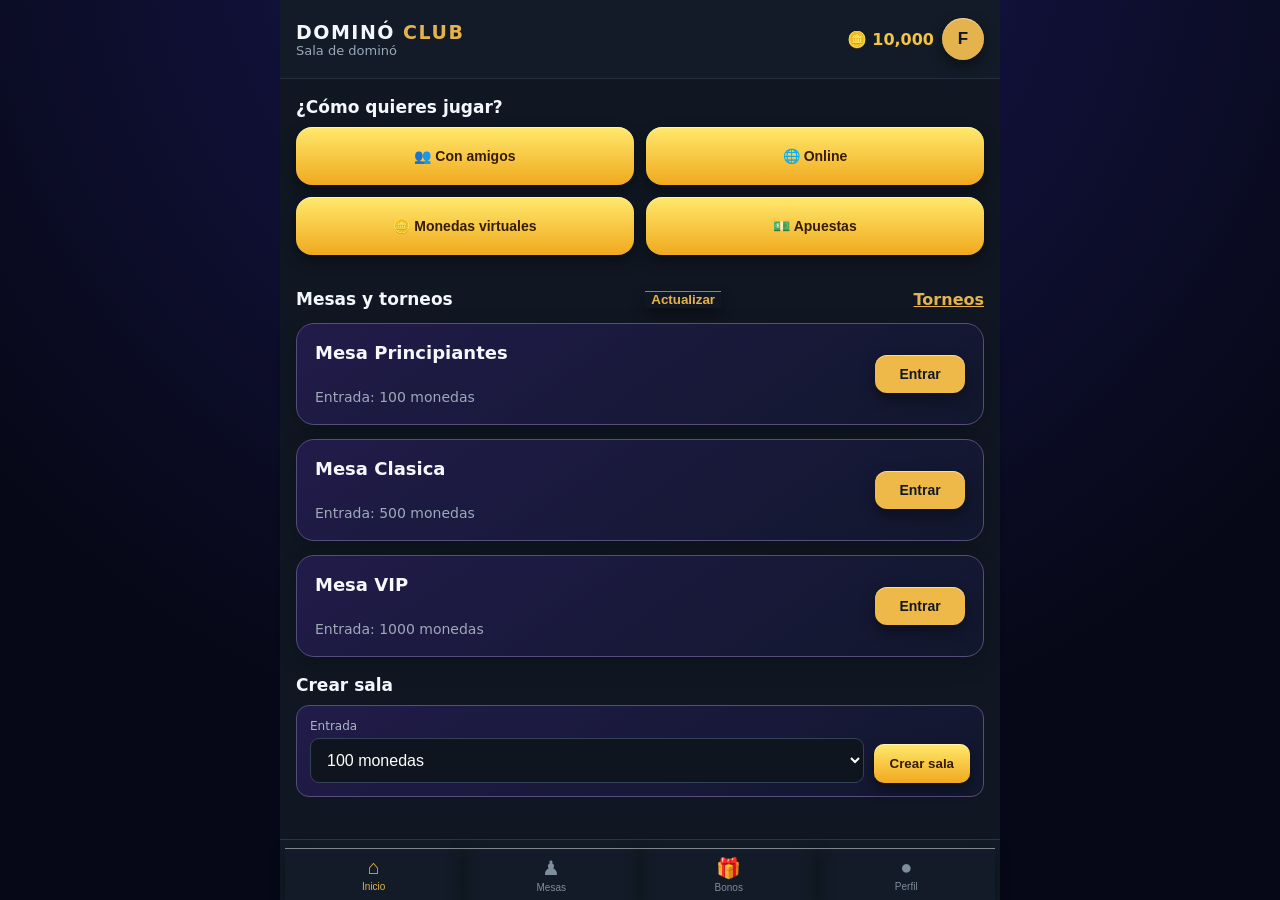
==== domino.html @ 51cbf998 "Force latest Domino assets and betting label" ====
<!doctype html><html lang="es"><head><meta charset="utf-8"><meta name="viewport" content="width=device-width,initial-scale=1,viewport-fit=cover"><meta name="theme-color" content="#101722"><link rel="manifest" href="manifest.json"><link rel="stylesheet" href="domino.css?v=20261001-premium5"><title>Dominó Club</title><link rel="stylesheet" href="theme-2026.css?v=1"><style>
.choice.active,.modo-btn.active,.mode-btn.active,[data-mode].active{
  background:linear-gradient(145deg,#493976,#20294f)!important;
  color:#fff!important;
  border-color:#d9b84a!important;
  outline:2px solid #d9b84a!important;
  box-shadow:0 0 10px #d9b84a33!important;
}
</style></head><body><div class="app"><header class="topbar"><div><div class="brand">DOMINÓ <span>CLUB</span></div><div class="sub">Sala de dominó</div></div><div style="display:flex;align-items:center;gap:8px"><span style="font-weight:900;color:#f5c542">🪙 <strong id="balance">10,000</strong></span><button class="avatar" id="profileBtn">F</button></div></header><main><section class="section"><div class="section-head"><h2>¿Cómo quieres jugar?</h2></div><div class="create-card" style="display:grid;grid-template-columns:1fr 1fr;gap:10px"><button class="primary">👥 Con amigos</button><button class="primary">🌐 Online</button><button class="primary">🪙 Monedas virtuales</button><button class="primary">💵 Apuestas</button></div></section><section class="section"><div class="section-head"><h2>Mesas y torneos</h2><button class="text-btn" id="refreshBtn">Actualizar</button><a class="text-btn" href="#tables">Torneos</a></div><div id="tables" class="tables"></div></section><section class="section"><div class="section-head"><h2>Crear sala</h2></div><div class="create-card"><label>Entrada<select id="stake"><option value="100">100 monedas</option><option value="500">500 monedas</option><option value="1000">1,000 monedas</option></select></label><button class="primary" id="createBtn">Crear sala</button></div></section></main><nav class="bottom-nav"><button class="nav active" data-tab="home">⌂<span>Inicio</span></button><button class="nav" data-tab="rooms">♟<span>Mesas</span></button><button class="nav" data-tab="bonus">🎁<span>Bonos</span></button><button class="nav" data-tab="profile">●<span>Perfil</span></button></nav></div><div class="modal hidden" id="modal"><div class="modal-card"><button class="close" id="closeModal">×</button><h2 id="modalTitle">Información</h2><p id="modalText"></p><button class="primary" id="modalOk">Entendido</button></div></div><script src="domino.js?v=20261001-drag5"></script><script>document.addEventListener("pointerdown",()=>window.DCSound?.ambient(),{once:true});</script><script src="sound.js?v=1"></script></body></html>
---- domino.css ----
*{box-sizing:border-box}body{margin:0;background:#0b1119;color:#f4f7fb;font-family:system-ui,-apple-system,Segoe UI,Roboto,sans-serif}.app{max-width:720px;margin:auto;min-height:100vh;background:#101722}.topbar{display:flex;justify-content:space-between;align-items:center;padding:18px 16px;border-bottom:1px solid #24303d;background:#121b27;position:sticky;top:0;z-index:3}.brand{font-weight:900;letter-spacing:1.5px;font-size:19px}.brand span{color:#e4b34d}.sub,.muted{color:#9aa8b8;font-size:13px}.avatar{width:42px;height:42px;border:0;border-radius:50%;background:#e4b34d;color:#101722;font-weight:900;font-size:17px}.hero{margin:16px;background:linear-gradient(135deg,#182534,#121a25);border:1px solid #2a3949;border-radius:18px;padding:20px;display:flex;justify-content:space-between;gap:15px}.eyebrow{font-size:11px;letter-spacing:1.5px;color:#e4b34d;font-weight:800;margin:0 0 5px}.hero h1{font-size:24px;line-height:1.12;margin:0 0 8px}.wallet{min-width:108px;align-self:center;text-align:center;padding:12px;border-radius:14px;background:#0d141e;border:1px solid #334252}.wallet span{font-size:23px}.wallet strong{display:block;font-size:20px}.wallet small{color:#8d9baa}.quick{display:grid;grid-template-columns:repeat(3,1fr);gap:9px;padding:0 16px}.quick-btn{min-height:55px;border:1px solid #2b3948;border-radius:12px;background:#151f2b;color:#e9eef4;font-weight:700}.quick-btn span{display:block;font-size:11px;margin-top:3px;color:#b8c3ce}.section{padding:18px 16px 0}.section-head{display:flex;justify-content:space-between;align-items:center;margin-bottom:10px}.section h2{font-size:17px;margin:0}.text-btn{background:none;border:0;color:#e4b34d;font-weight:700}.tables{display:grid;gap:9px}.table-card{display:flex;align-items:center;justify-content:space-between;gap:12px;background:#151f2b;border:1px solid #293848;border-radius:13px;padding:13px}.table-info strong{display:block}.table-info small{color:#91a0b0}.join{border:0;background:#e4b34d;color:#101722;border-radius:9px;padding:10px 14px;font-weight:900}.create-card{display:flex;gap:10px;align-items:end;background:#151f2b;border:1px solid #293848;border-radius:13px;padding:13px;margin-bottom:85px}.create-card label{flex:1;color:#aab6c2;font-size:12px}.create-card select{display:block;width:100%;margin-top:5px;padding:12px;border-radius:9px;border:1px solid #344354;background:#0e151e;color:#fff;font-size:16px}.primary{border:0;border-radius:10px;background:#e4b34d;color:#101722;padding:12px 16px;font-weight:900}.bottom-nav{position:fixed;bottom:0;left:50%;transform:translateX(-50%);width:min(720px,100%);display:grid;grid-template-columns:repeat(4,1fr);background:#121b27;border-top:1px solid #293747;padding:8px 5px env(safe-area-inset-bottom)}.nav{border:0;background:none;color:#7f8d9c;min-height:52px;font-size:20px}.nav span{display:block;font-size:10px;margin-top:2px}.nav.active{color:#e4b34d}.modal{position:fixed;inset:0;background:#0009;display:grid;place-items:center;padding:20px;z-index:9}.modal.hidden{display:none}.modal-card{width:min(420px,100%);background:#151f2b;border:1px solid #334253;border-radius:17px;padding:22px;position:relative}.modal-card h2{margin-top:0}.modal-card p{color:#b8c3ce;line-height:1.5}.close{position:absolute;right:10px;top:8px;background:none;border:0;color:#aab6c2;font-size:30px}@media(max-width:390px){.hero{flex-direction:column}.wallet{width:100%}.quick-btn{font-size:13px}.create-card{flex-direction:column;align-items:stretch}}/* MEJORA DE MESAS */
.tables{
  display:grid;
  gap:14px;
  margin-top:14px;
}

.table{
  display:flex;
  align-items:center;
  justify-content:space-between;
  gap:15px;
  padding:18px;
  background:linear-gradient(145deg,#182638,#101a29);
  border:1px solid #2b3c50;
  border-radius:18px;
  box-shadow:0 8px 22px rgba(0,0,0,.18);
}

.table b{
  display:block;
  color:#f5f7fa;
  font-size:18px;
  margin-bottom:5px;
}

.table small{
  color:#9da9b8;
  font-size:14px;
}

.table button{
  border:0;
  border-radius:12px;
  padding:11px 18px;
  background:#efb949;
  color:#111827;
  font-weight:800;
  font-size:14px;
  cursor:pointer;
  min-width:90px;
  box-shadow:0 5px 14px rgba(239,185,73,.18);
}

.table button:active{
  transform:scale(.96);
}
/* Ventana al entrar a una mesa */
.aviso-mesa {
  position: fixed;
  inset: 0;
  background: rgba(4, 10, 20, 0.82);
  display: flex;
  align-items: center;
  justify-content: center;
  padding: 24px;
  z-index: 9999;
}

.aviso-contenido {
  width: 100%;
  max-width: 360px;
  background: linear-gradient(145deg, #182638, #101a29);
  border: 1px solid #334760;
  border-radius: 24px;
  padding: 32px 24px;
  text-align: center;
  box-shadow: 0 18px 50px rgba(0,0,0,.55);
}

.aviso-icono {
  font-size: 52px;
  margin-bottom: 12px;
}

.aviso-contenido h2 {
  margin: 0 0 10px;
  color: #f5f7fa;
  font-size: 25px;
}

.aviso-contenido p {
  margin: 0 0 25px;
  color: #efb949;
  font-size: 20px;
  font-weight: 700;
}

.aviso-contenido button {
  width: 100%;
  border: 0;
  border-radius: 14px;
  padding: 14px 20px;
  background: #efb949;
  color: #111827;
  font-size: 17px;
  font-weight: 800;
  cursor: pointer;
}
/* ===== PANTALLA DE PARTIDA ===== */

.partida {
  min-height: 100vh;
  background: #07111f;
  color: #f5f7fa;
  padding: 16px;
  font-family: Arial, sans-serif;
}

.partida-superior {
  display: flex;
  align-items: center;
  justify-content: space-between;
  gap: 12px;
  margin-bottom: 20px;
}

.partida-superior button {
  border: 1px solid #334760;
  background: #142238;
  color: white;
  border-radius: 12px;
  padding: 10px 14px;
  font-weight: 700;
}

.partida-superior strong {
  display: block;
  text-align: center;
  font-size: 18px;
}

.partida-superior small {
  display: block;
  text-align: center;
  color: #9da9b8;
  margin-top: 3px;
}

.mesa-domino {
  position: relative;
  width: 100%;
  height: 520px;
  max-width: 500px;
  margin: 0 auto;
  border-radius: 40px;
  background:
    radial-gradient(circle at center, #176447 0%, #0c4935 55%, #073426 100%);
  border: 8px solid #5a3822;
  box-shadow:
    inset 0 0 35px rgba(0,0,0,.45),
    0 15px 40px rgba(0,0,0,.45);
}

.jugador {
  position: absolute;
  background: #142238;
  border: 1px solid #334760;
  border-radius: 14px;
  padding: 9px 12px;
  font-size: 13px;
  font-weight: 700;
  white-space: nowrap;
}

.jugador-arriba {
  top: 15px;
  left: 50%;
  transform: translateX(-50%);
}

.jugador-izquierda {
  left: 8px;
  top: 50%;
  transform: translateY(-50%);
}

.jugador-derecha {
  right: 8px;
  top: 50%;
  transform: translateY(-50%);
}

.jugador-abajo {
  bottom: 15px;
  left: 50%;
  transform: translateX(-50%);
  background: #efb949;
  color: #111827;
}

.centro-mesa {
  position: absolute;
  top: 50%;
  left: 50%;
  transform: translate(-50%, -50%);
  text-align: center;
  font-size: 26px;
  font-weight: 900;
  color: rgba(255,255,255,.85);
}

.centro-mesa > span {
  display: block;
  font-size: 13px;
  font-weight: 400;
  margin-top: 8px;
  color: rgba(255,255,255,.65);
}

.mis-fichas {
  max-width: 500px;
  margin: 18px auto 0;
  padding: 15px 8px;
  background: #142238;
  border: 1px solid #334760;
  border-radius: 18px;
  text-align: center;
  font-size: 39px;
  white-space: nowrap;
  overflow-x: auto;
}

/* FICHAS DE DOMINÓ */
.mis-fichas {
  display: flex;
  justify-content: center;
  align-items: center;
  gap: 6px;
}

.ficha-domino {
  width: 48px;
  height: 88px;
  background: #ffffff;
  border: 2px solid #d6d0c2;
  border-radius: 8px;
  display: flex;
  flex-direction: column;
  flex-shrink: 0;
  overflow: hidden;
  box-shadow: 0 4px 8px rgba(0,0,0,.35);
}

.ficha-domino > .cara {
  width: 100%;
  height: 50%;
  display: flex;
  align-items: center;
  justify-content: center;
  color: #111827;
  font-size: 20px;
  font-weight: 900;
}

.ficha-domino > .cara:first-child {
  border-bottom: 2px solid #111827;
}
.cara {
  position: relative;
  display: block !important;
  width: 100%;
  height: 50%;
}

.puntos {
  width: 100%;
  height: 100%;
  display: grid;
  grid-template-columns: repeat(3, 1fr);
  grid-template-rows: repeat(3, 1fr);
  align-items: center;
  justify-items: center;
  padding: 6px;
  box-sizing: border-box;
}

.punto {
  width: 8px;
  height: 8px;
  border-radius: 50%;
  background: transparent;
}

/* Puntos del dominó */
.cara {
  position: relative;
  width: 100%;
  height: 50%;
  display: block !important;
  padding: 0;
}

.puntos {
  width: 100%;
  height: 100%;
  display: grid;
  grid-template-columns: repeat(3, 1fr);
  grid-template-rows: repeat(3, 1fr);
  align-items: center;
  justify-items: center;
  padding: 6px;
  box-sizing: border-box;
}

.punto {
  width: 8px;
  height: 8px;
  border-radius: 50%;
  background: transparent;
  display: block;
  padding: 0;
  margin: auto;
  border: 0;
}

.punto.activo {
  background: #111827;
}
.ficha-domino {
  cursor: pointer;
  transition: transform 0.18s ease, box-shadow 0.18s ease;
  transform-origin: center bottom;
}

.ficha-domino:active {
  transform: translateY(-10px) scale(1.06);
  box-shadow: 0 10px 18px rgba(0,0,0,.45);
}
.ficha-domino.seleccionada {
  position: relative;
  transform: translateY(-14px) scale(1.08);
  border-color: #f5c542;
  box-shadow: 0 12px 22px rgba(0, 0, 0, .55);
  z-index: 5;
}


/* Zona independiente para las fichas jugadas */
.tablero-fichas {
  position: absolute;
  top: 50%;
  left: 50%;
  transform: translate(-50%, -50%);
  display: flex;
  align-items: center;
  justify-content: center;
  gap: 4px;
  z-index: 2;
  min-width: 48px;
  min-height: 88px;
}

.tablero-fichas .ficha-domino {
  margin: 0;
  transform: none;
  flex: 0 0 auto;
}


/* Cadena real de fichas sobre la mesa */
.tablero-fichas {
  position: absolute;
  top: 50%;
  left: 50%;
  transform: translate(-50%, -50%);
  width: 62%;
  min-height: 100px;
  display: flex;
  align-items: center;
  justify-content: center;
  gap: 5px;
  z-index: 2;
}

.cadena-fichas {
  display: flex;
  align-items: center;
  justify-content: center;
  gap: 3px;
  max-width: 100%;
  overflow-x: auto;
  padding: 10px 2px;
}

.cadena-fichas .ficha-domino {
  width: 44px;
  height: 80px;
  margin: 0;
  flex: 0 0 auto;
}

.extremo {
  min-width: 22px;
  height: 22px;
  border-radius: 50%;
  background: rgba(0,0,0,.28);
  color: rgba(255,255,255,.9);
  display: flex;
  align-items: center;
  justify-content: center;
  font-size: 12px;
  font-weight: 800;
}

.mensaje-juego {
  position: absolute;
  left: 50%;
  bottom: 90px;
  transform: translateX(-50%) translateY(8px);
  background: rgba(7,17,31,.94);
  border: 1px solid #efb949;
  border-radius: 12px;
  padding: 9px 13px;
  color: #fff;
  font-size: 12px;
  font-weight: 700;
  white-space: nowrap;
  opacity: 0;
  pointer-events: none;
  transition: .18s ease;
  z-index: 8;
}

.mensaje-juego.visible {
  opacity: 1;
  transform: translateX(-50%) translateY(0);
}


/* Mantener visibles todas las fichas de la cadena */
.cadena-fichas {
  width: auto !important;
  max-width: 100% !important;
  min-width: 0 !important;
  overflow: visible !important;
  flex-wrap: nowrap !important;
}

.cadena-fichas .ficha-domino {
  position: relative !important;
  display: flex !important;
  visibility: visible !important;
  opacity: 1 !important;
}


/* Los valores de los extremos son internos: nunca se muestran */
.extremo,
.extremo-izquierdo,
.extremo-derecho {
  display: none !important;
}


/* Correccion definitiva: no mostrar etiquetas numericas de extremos */
.tablero-fichas > .extremo { display:none !important; width:0 !important; min-width:0 !important; height:0 !important; overflow:hidden !important; }


/* Cadena visual estilo domino */
.cadena-fichas {
  display: flex !important;
  flex-direction: row !important;
  align-items: center !important;
  justify-content: center !important;
  gap: 2px !important;
  overflow: visible !important;
  white-space: nowrap;
}

.cadena-fichas .ficha-domino {
  width: 76px !important;
  height: 42px !important;
  flex-direction: row !important;
  border-radius: 7px !important;
  flex: 0 0 auto !important;
}

.cadena-fichas .ficha-domino > .cara {
  width: 50% !important;
  height: 100% !important;
}

.cadena-fichas .ficha-domino > .cara:first-child {
  border-bottom: 0 !important;
  border-right: 2px solid #111827 !important;
}

.cadena-fichas .ficha-domino.doble {
  width: 42px !important;
  height: 76px !important;
  flex-direction: column !important;
}

.cadena-fichas .ficha-domino.doble > .cara {
  width: 100% !important;
  height: 50% !important;
}

.cadena-fichas .ficha-domino.doble > .cara:first-child {
  border-right: 0 !important;
  border-bottom: 2px solid #111827 !important;
}

.cadena-fichas .puntos {
  padding: 4px !important;
}

.cadena-fichas .punto {
  width: 6px !important;
  height: 6px !important;
}

.tablero-fichas {
  width: 78% !important;
}


/* Mesa limpia: cadena separada de los jugadores */
.centro-mesa.oculto {
  display: none !important;
}

.tablero-fichas {
  top: 43% !important;
  left: 50% !important;
  width: 72% !important;
  min-height: 120px !important;
  transform: translate(-50%, -50%) !important;
  pointer-events: none;
}

.cadena-fichas {
  width: 100% !important;
  max-width: 100% !important;
  min-height: 82px;
  display: flex !important;
  flex-wrap: wrap !important;
  align-content: center !important;
  align-items: center !important;
  justify-content: center !important;
  gap: 3px !important;
  overflow: visible !important;
}

/* Mantener la cadena por delante del texto de la mesa y por detras de jugadores */
.centro-mesa { z-index: 1; }
.tablero-fichas { z-index: 2 !important; }
.jugador { z-index: 5; }


/* Cadena continua: no separar fichas en filas */
.tablero-fichas {
  top: 45% !important;
  width: 82% !important;
  min-height: 100px !important;
}

.cadena-fichas {
  flex-wrap: nowrap !important;
  width: auto !important;
  max-width: 100% !important;
  min-height: 90px !important;
  gap: 2px !important;
}

.cadena-fichas .ficha-domino {
  width: 68px !important;
  height: 38px !important;
}

.cadena-fichas .ficha-domino.doble {
  width: 38px !important;
  height: 68px !important;
}

.cadena-fichas.cadena-mediana .ficha-domino {
  width: 58px !important;
  height: 34px !important;
}
.cadena-fichas.cadena-mediana .ficha-domino.doble {
  width: 34px !important;
  height: 58px !important;
}
.cadena-fichas.cadena-mediana .punto {
  width: 5px !important;
  height: 5px !important;
}

.cadena-fichas.cadena-larga .ficha-domino {
  width: 50px !important;
  height: 30px !important;
}
.cadena-fichas.cadena-larga .ficha-domino.doble {
  width: 30px !important;
  height: 50px !important;
}


/* ===== REDISEÑO DE PARTIDA: MESA TIPO APP ===== */
.partida {
  min-height: 100vh;
  background: #090f19;
  padding: 0 10px 18px;
  overflow-x: hidden;
}

.nueva-barra {
  max-width: 760px;
  margin: 0 auto;
  min-height: 72px;
  display: grid;
  grid-template-columns: 46px 1fr auto auto;
  align-items: center;
  gap: 10px;
  padding: 10px 4px;
}

.salir-partida {
  width: 42px;
  height: 42px;
  border-radius: 12px;
  border: 1px solid #334760;
  background: #142238;
  color: #fff;
  font-size: 32px;
  line-height: 1;
}

.bote-partida {
  justify-self: start;
  background: #17243a;
  border: 1px solid #344969;
  border-radius: 12px;
  padding: 6px 11px;
}
.bote-partida small { display:block; font-size:9px; color:#a9b7ca; font-weight:800; }
.bote-partida strong { font-size:14px; color:#f4c451; }

.mesa-titulo { text-align:right; }
.mesa-titulo strong { display:block; font-size:14px; }
.mesa-titulo small { display:block; font-size:10px; color:#8fa0b5; }
.saldo-partida { font-weight:800; white-space:nowrap; }

.mesa-domino {
  width: min(96vw, 760px) !important;
  max-width: 760px !important;
  height: min(64vh, 590px) !important;
  min-height: 500px;
  margin: 0 auto !important;
  border-radius: 34px !important;
  border: 7px solid #49301f !important;
  background:
    radial-gradient(ellipse at center, rgba(28,119,91,.95) 0%, rgba(10,83,61,.98) 60%, #064531 100%) !important;
  box-shadow: inset 0 0 60px rgba(0,0,0,.32), 0 14px 34px rgba(0,0,0,.42) !important;
  overflow: hidden;
}

.jugador {
  z-index: 8 !important;
  display: flex !important;
  align-items: center !important;
  gap: 7px !important;
  background: rgba(10,20,37,.94) !important;
  border: 1px solid #334c6e !important;
  border-radius: 13px !important;
  padding: 5px 9px 5px 5px !important;
  min-width: 118px;
  box-shadow: 0 5px 14px rgba(0,0,0,.3);
  color: #fff !important;
}

.avatar-juego {
  width: 35px;
  height: 35px;
  flex: 0 0 35px;
  border-radius: 50%;
  display: grid;
  place-items: center;
  background: linear-gradient(145deg,#2c77b8,#173b68);
  border: 2px solid #79b8e9;
  font-size: 10px;
  font-weight: 900;
}
.avatar-tu {
  background: linear-gradient(145deg,#e5b64c,#a36d14);
  border-color:#ffe091;
  color:#111827;
}
.datos-jugador { display:block; text-align:left; line-height:1.05; }
.datos-jugador b { display:block; font-size:12px; white-space:nowrap; }
.datos-jugador small { display:block; margin-top:4px; font-size:9px; color:#a9b8ca; white-space:nowrap; }

.jugador-arriba { top: 14px !important; left: 50% !important; transform: translateX(-50%) !important; }
.jugador-izquierda { left: 10px !important; top: 50% !important; transform: translateY(-50%) !important; }
.jugador-derecha { right: 10px !important; top: 50% !important; transform: translateY(-50%) !important; }
.jugador-abajo { bottom: 14px !important; left: 18px !important; transform:none !important; }

.centro-mesa { top:50% !important; opacity:.25; font-size:20px !important; }

.tablero-fichas {
  top: 45% !important;
  left: 50% !important;
  width: 58% !important;
  min-height: 120px !important;
  transform: translate(-50%,-50%) !important;
  z-index: 4 !important;
}

.cadena-fichas {
  width: 100% !important;
  justify-content: center !important;
  flex-wrap: nowrap !important;
}

.mis-fichas {
  position: relative;
  max-width: 610px !important;
  width: calc(100% - 30px) !important;
  margin: -6px auto 0 !important;
  padding: 18px 12px 12px !important;
  min-height: 112px;
  border-radius: 10px 10px 22px 22px !important;
  background: linear-gradient(#243b59,#101d30) !important;
  border: 1px solid #48607d !important;
  box-shadow: 0 -5px 20px rgba(0,0,0,.38), inset 0 3px 0 rgba(255,255,255,.06);
  z-index: 10;
  overflow-x: auto !important;
}

.mis-fichas .ficha-domino {
  width: 52px;
  height: 94px;
}

@media (max-width: 520px) {
  .nueva-barra { grid-template-columns: 42px 1fr auto; }
  .mesa-titulo { display:none; }
  .mesa-domino { min-height: 500px; height: 60vh !important; border-radius:30px !important; }
  .jugador { min-width: 104px; }
  .jugador-izquierda { left: 6px !important; }
  .jugador-derecha { right: 6px !important; }
  .tablero-fichas { width: 54% !important; top:44% !important; }
  .mis-fichas { width: calc(100% - 44px) !important; }
}


/* ===== AJUSTE DE BANDEJA Y PERFIL DEL JUGADOR ===== */
.jugador-abajo {
  bottom: 18px !important;
  left: 18px !important;
  min-width: 185px !important;
  padding: 6px 12px 6px 6px !important;
}

.mis-fichas {
  box-sizing: border-box !important;
  width: min(88vw, 560px) !important;
  max-width: 560px !important;
  margin: -10px auto 0 !important;
  padding: 18px 18px 14px !important;
  min-height: 126px !important;
  display: flex !important;
  justify-content: center !important;
  align-items: flex-end !important;
  gap: 7px !important;
  overflow: visible !important;
  border-radius: 12px 12px 24px 24px !important;
}

.mis-fichas .ficha-domino {
  width: 54px !important;
  height: 98px !important;
  flex: 0 0 54px !important;
}

@media (max-width: 520px) {
  .mis-fichas {
    width: calc(100% - 58px) !important;
    max-width: 560px !important;
    padding-left: 14px !important;
    padding-right: 14px !important;
    gap: 5px !important;
  }

  .mis-fichas .ficha-domino {
    width: 48px !important;
    height: 88px !important;
    flex-basis: 48px !important;
  }

  .jugador-abajo {
    bottom: 16px !important;
    left: 18px !important;
    min-width: 170px !important;
  }
}


/* ===== BANDEJA COMPACTA TIPO JUEGO ===== */
.mis-fichas {
  width: min(86vw, 520px) !important;
  max-width: 520px !important;
  min-height: 112px !important;
  margin: -8px auto 0 !important;
  padding: 16px 14px 12px !important;
  gap: 5px !important;
  overflow: hidden !important;
  justify-content: center !important;
  align-items: flex-end !important;
  background: linear-gradient(180deg, #2d4869 0%, #14253b 52%, #0d1828 100%) !important;
  border: 2px solid #415c7c !important;
  border-top-color: #627d9e !important;
  box-shadow: 0 -6px 18px rgba(0,0,0,.38), inset 0 3px 8px rgba(255,255,255,.06) !important;
}

.mis-fichas .ficha-domino {
  width: 46px !important;
  height: 84px !important;
  flex: 0 0 46px !important;
  border-radius: 7px !important;
}

.mis-fichas .puntos {
  padding: 5px !important;
}

.mis-fichas .punto {
  width: 7px !important;
  height: 7px !important;
}

@media (max-width: 520px) {
  .mis-fichas {
    width: calc(100% - 78px) !important;
    max-width: 500px !important;
    min-height: 106px !important;
    padding: 15px 10px 11px !important;
    gap: 4px !important;
  }

  .mis-fichas .ficha-domino {
    width: 43px !important;
    height: 80px !important;
    flex-basis: 43px !important;
  }

  .mis-fichas .punto {
    width: 6px !important;
    height: 6px !important;
  }
}


/* ===== CORRECCION BANDEJA MOVIL: 7 FICHAS COMPLETAS ===== */
.mis-fichas {
  width: calc(100% - 48px) !important;
  max-width: 590px !important;
  box-sizing: border-box !important;
  padding: 16px 16px 13px !important;
  gap: 5px !important;
  overflow: hidden !important;
}

.mis-fichas .ficha-domino {
  width: 44px !important;
  height: 82px !important;
  flex: 0 0 44px !important;
}

@media (max-width: 520px) {
  .mis-fichas {
    width: calc(100% - 48px) !important;
    padding-left: 12px !important;
    padding-right: 12px !important;
    gap: 4px !important;
  }

  .mis-fichas .ficha-domino {
    width: 42px !important;
    height: 78px !important;
    flex: 0 0 42px !important;
  }
}


/* ===== CADENA CENTRAL PREMIUM ===== */
.tablero-fichas {
  top: 47% !important;
  width: 58% !important;
  min-height: 150px !important;
  display: flex !important;
  align-items: center !important;
  justify-content: center !important;
}

.cadena-fichas {
  width: auto !important;
  max-width: 100% !important;
  min-height: 90px !important;
  display: flex !important;
  flex-flow: row nowrap !important;
  align-items: center !important;
  justify-content: center !important;
  gap: 1px !important;
  overflow: visible !important;
  filter: drop-shadow(0 5px 5px rgba(0,0,0,.35));
}

.cadena-fichas .ficha-domino {
  width: 58px !important;
  height: 32px !important;
  flex: 0 0 58px !important;
  border: 1px solid #d4cdbd !important;
  border-radius: 5px !important;
  box-shadow: 0 2px 5px rgba(0,0,0,.34) !important;
}

.cadena-fichas .ficha-domino > .cara {
  width: 50% !important;
  height: 100% !important;
}

.cadena-fichas .ficha-domino.doble {
  width: 32px !important;
  height: 58px !important;
  flex: 0 0 32px !important;
}

.cadena-fichas .ficha-domino.doble > .cara {
  width: 100% !important;
  height: 50% !important;
}

.cadena-fichas .puntos { padding: 3px !important; }
.cadena-fichas .punto { width: 5px !important; height: 5px !important; }

.cadena-fichas.cadena-media .ficha-domino {
  width: 52px !important;
  height: 29px !important;
  flex-basis: 52px !important;
}
.cadena-fichas.cadena-media .ficha-domino.doble {
  width: 29px !important;
  height: 52px !important;
  flex-basis: 29px !important;
}

.cadena-fichas.cadena-larga .ficha-domino {
  width: 46px !important;
  height: 27px !important;
  flex-basis: 46px !important;
}
.cadena-fichas.cadena-larga .ficha-domino.doble {
  width: 27px !important;
  height: 46px !important;
  flex-basis: 27px !important;
}
.cadena-fichas.cadena-larga .punto { width: 4px !important; height: 4px !important; }

.ficha-jugada.entrada-ficha {
  animation: caerFicha .24s cubic-bezier(.2,.8,.2,1);
}

@keyframes caerFicha {
  0% { opacity: 0; transform: translateY(-12px) scale(1.14); }
  70% { opacity: 1; transform: translateY(2px) scale(.98); }
  100% { transform: translateY(0) scale(1); }
}

@media (max-width: 520px) {
  .tablero-fichas { width: 55% !important; top: 47% !important; }
  .cadena-fichas .ficha-domino {
    width: 52px !important;
    height: 30px !important;
    flex-basis: 52px !important;
  }
  .cadena-fichas .ficha-domino.doble {
    width: 30px !important;
    height: 52px !important;
    flex-basis: 30px !important;
  }
  .cadena-fichas.cadena-media .ficha-domino {
    width: 46px !important; height: 27px !important; flex-basis: 46px !important;
  }
  .cadena-fichas.cadena-media .ficha-domino.doble {
    width: 27px !important; height: 46px !important; flex-basis: 27px !important;
  }
  .cadena-fichas.cadena-larga .ficha-domino {
    width: 40px !important; height: 24px !important; flex-basis: 40px !important;
  }
  .cadena-fichas.cadena-larga .ficha-domino.doble {
    width: 24px !important; height: 40px !important; flex-basis: 24px !important;
  }
}


/* ===== CADENA CENTRAL 2: LIBRE DE LOS PERFILES ===== */
.jugador-izquierda {
  top: 57% !important;
}
.jugador-derecha {
  top: 57% !important;
}

.tablero-fichas {
  top: 42% !important;
  width: 72% !important;
  min-height: 125px !important;
}

.cadena-fichas {
  position: relative !important;
  z-index: 6 !important;
  min-height: 76px !important;
  gap: 2px !important;
}

.cadena-fichas .ficha-domino {
  width: 62px !important;
  height: 35px !important;
  flex-basis: 62px !important;
}
.cadena-fichas .ficha-domino.doble {
  width: 35px !important;
  height: 62px !important;
  flex-basis: 35px !important;
}

.cadena-fichas.cadena-media .ficha-domino {
  width: 56px !important;
  height: 32px !important;
  flex-basis: 56px !important;
}
.cadena-fichas.cadena-media .ficha-domino.doble {
  width: 32px !important;
  height: 56px !important;
  flex-basis: 32px !important;
}

.cadena-fichas.cadena-larga .ficha-domino {
  width: 50px !important;
  height: 29px !important;
  flex-basis: 50px !important;
}
.cadena-fichas.cadena-larga .ficha-domino.doble {
  width: 29px !important;
  height: 50px !important;
  flex-basis: 29px !important;
}

@media (max-width: 520px) {
  .jugador-izquierda, .jugador-derecha { top: 58% !important; }
  .tablero-fichas { top: 42% !important; width: 68% !important; }
  .cadena-fichas .ficha-domino {
    width: 56px !important; height: 32px !important; flex-basis: 56px !important;
  }
  .cadena-fichas .ficha-domino.doble {
    width: 32px !important; height: 56px !important; flex-basis: 32px !important;
  }
  .cadena-fichas.cadena-media .ficha-domino {
    width: 50px !important; height: 29px !important; flex-basis: 50px !important;
  }
  .cadena-fichas.cadena-media .ficha-domino.doble {
    width: 29px !important; height: 50px !important; flex-basis: 29px !important;
  }
  .cadena-fichas.cadena-larga .ficha-domino {
    width: 45px !important; height: 27px !important; flex-basis: 45px !important;
  }
  .cadena-fichas.cadena-larga .ficha-domino.doble {
    width: 27px !important; height: 45px !important; flex-basis: 27px !important;
  }
}


/* ===== COMPOSICION UNIFICADA DE LA MESA ===== */
.partida-superior {
  max-width: 680px !important;
  margin: 0 auto 12px !important;
  padding: 8px 14px !important;
  min-height: 72px !important;
  display: grid !important;
  grid-template-columns: 62px 1fr auto !important;
  align-items: center !important;
  gap: 10px !important;
}

.partida-superior > button {
  width: 54px !important;
  height: 54px !important;
  min-width: 54px !important;
  padding: 0 !important;
  border-radius: 16px !important;
  font-size: 0 !important;
  display: grid !important;
  place-items: center !important;
  background: linear-gradient(180deg,#203a5a,#10243c) !important;
  border: 1px solid #456486 !important;
  box-shadow: inset 0 1px rgba(255,255,255,.08),0 5px 12px rgba(0,0,0,.25) !important;
}
.partida-superior > button::before {
  content: "‹";
  font-size: 46px;
  line-height: 1;
  font-weight: 300;
  transform: translateY(-2px);
}

.mesa-domino {
  height: 760px !important;
  max-height: calc(100vh - 255px) !important;
  min-height: 610px !important;
}

.jugador {
  z-index: 8 !important;
}
.jugador-arriba {
  top: 22px !important;
  left: 50% !important;
  transform: translateX(-50%) !important;
}
.jugador-izquierda {
  top: 50% !important;
  left: 12px !important;
  transform: translateY(-50%) !important;
}
.jugador-derecha {
  top: 50% !important;
  right: 12px !important;
  transform: translateY(-50%) !important;
}
.jugador-abajo {
  left: 28px !important;
  bottom: 24px !important;
  transform: none !important;
}

.tablero-fichas {
  top: 45% !important;
  left: 50% !important;
  transform: translate(-50%,-50%) !important;
  width: 62% !important;
  min-height: 130px !important;
  z-index: 5 !important;
}

.centro-mesa {
  top: 45% !important;
  opacity: .38 !important;
}

.mis-fichas {
  position: relative !important;
  z-index: 12 !important;
  width: calc(100% - 90px) !important;
  max-width: 560px !important;
  margin: -14px auto 0 !important;
  min-height: 112px !important;
  border-radius: 18px 18px 28px 28px !important;
}

@media (max-width: 520px) {
  .partida-superior {
    grid-template-columns: 54px 1fr auto !important;
    padding: 7px 12px !important;
  }
  .partida-superior > button {
    width: 50px !important;
    height: 50px !important;
    min-width: 50px !important;
    border-radius: 15px !important;
  }
  .partida-superior > button::before { font-size: 42px !important; }

  .mesa-domino {
    height: 720px !important;
    min-height: 620px !important;
    max-height: none !important;
  }
  .jugador-arriba { top: 24px !important; }
  .jugador-izquierda {
    top: 52% !important;
    left: 10px !important;
  }
  .jugador-derecha {
    top: 52% !important;
    right: 10px !important;
  }
  .jugador-abajo {
    left: 26px !important;
    bottom: 24px !important;
  }
  .tablero-fichas {
    top: 43% !important;
    width: 58% !important;
  }
  .centro-mesa { top: 43% !important; }
  .mis-fichas {
    width: calc(100% - 72px) !important;
    max-width: 560px !important;
    margin-top: -12px !important;
  }
}


/* ===== PROPORCIONES MOVIL COMPACTAS ===== */
@media (max-width: 520px) {
  .partida {
    padding-top: 0 !important;
  }

  .partida-superior {
    margin-bottom: 8px !important;
    min-height: 62px !important;
  }

  .mesa-domino {
    height: 620px !important;
    min-height: 620px !important;
    max-height: 620px !important;
  }

  .jugador-arriba {
    top: 18px !important;
  }

  .jugador-izquierda,
  .jugador-derecha {
    top: 49% !important;
  }

  .jugador-abajo {
    bottom: 18px !important;
  }

  .centro-mesa,
  .tablero-fichas {
    top: 43% !important;
  }

  .mis-fichas {
    margin-top: -10px !important;
    min-height: 104px !important;
    padding-top: 12px !important;
    padding-bottom: 10px !important;
  }
}

@media (max-width: 390px) {
  .mesa-domino {
    height: 590px !important;
    min-height: 590px !important;
    max-height: 590px !important;
  }
}


/* ===== TODO EL JUEGO VISIBLE EN UNA PANTALLA MOVIL ===== */
@media (max-width: 520px) {
  .partida-superior {
    min-height: 56px !important;
    margin-bottom: 5px !important;
    padding-top: 4px !important;
    padding-bottom: 4px !important;
  }

  .mesa-domino {
    height: 500px !important;
    min-height: 500px !important;
    max-height: 500px !important;
  }

  .jugador-arriba {
    top: 12px !important;
  }

  .jugador-izquierda,
  .jugador-derecha {
    top: 50% !important;
  }

  .jugador-abajo {
    bottom: 12px !important;
  }

  .centro-mesa,
  .tablero-fichas {
    top: 43% !important;
  }

  .mis-fichas {
    margin-top: -8px !important;
    min-height: 96px !important;
    padding-top: 9px !important;
    padding-bottom: 8px !important;
  }

  .mis-fichas .ficha-domino {
    height: 74px !important;
    width: 40px !important;
    flex-basis: 40px !important;
  }
}

@media (max-width: 390px) {
  .mesa-domino {
    height: 470px !important;
    min-height: 470px !important;
    max-height: 470px !important;
  }
  .mis-fichas .ficha-domino {
    width: 38px !important;
    height: 70px !important;
    flex-basis: 38px !important;
  }
}


/* ===== PUNTO MEDIO: MESA Y MANO CON MAS PRESENCIA ===== */
@media (max-width: 520px) {
  .mesa-domino {
    height: 555px !important;
    min-height: 555px !important;
    max-height: 555px !important;
  }

  .jugador-arriba { top: 14px !important; }
  .jugador-izquierda,
  .jugador-derecha { top: 50% !important; }
  .jugador-abajo { bottom: 15px !important; }

  .centro-mesa,
  .tablero-fichas { top: 43% !important; }

  .mis-fichas {
    width: calc(100% - 62px) !important;
    min-height: 108px !important;
    margin-top: -10px !important;
    padding: 12px 11px 10px !important;
    gap: 4px !important;
  }

  .mis-fichas .ficha-domino {
    width: 43px !important;
    height: 80px !important;
    flex: 0 0 43px !important;
  }

  .mis-fichas .punto {
    width: 6px !important;
    height: 6px !important;
  }
}

@media (max-width: 390px) {
  .mesa-domino {
    height: 525px !important;
    min-height: 525px !important;
    max-height: 525px !important;
  }
  .mis-fichas .ficha-domino {
    width: 41px !important;
    height: 76px !important;
    flex-basis: 41px !important;
  }
}


/* ===== MANO 8/10: FICHAS MAS PROTAGONISTAS ===== */
@media (max-width: 520px) {
  .mis-fichas {
    width: calc(100% - 44px) !important;
    max-width: 600px !important;
    min-height: 124px !important;
    padding: 14px 10px 11px !important;
    gap: 4px !important;
    margin-top: -10px !important;
  }

  .mis-fichas .ficha-domino {
    width: 48px !important;
    height: 90px !important;
    flex: 0 0 48px !important;
  }

  .mis-fichas .puntos {
    padding: 5px !important;
  }

  .mis-fichas .punto {
    width: 7px !important;
    height: 7px !important;
  }
}

@media (max-width: 390px) {
  .mis-fichas {
    width: calc(100% - 36px) !important;
    gap: 3px !important;
    padding-left: 8px !important;
    padding-right: 8px !important;
  }
  .mis-fichas .ficha-domino {
    width: 45px !important;
    height: 86px !important;
    flex-basis: 45px !important;
  }
}


/* ===== CORRECCION REAL: 7 FICHAS GRANDES COMPLETAS ===== */
@media (max-width: 520px) {
  .mis-fichas {
    width: calc(100% - 16px) !important;
    max-width: none !important;
    min-height: 124px !important;
    box-sizing: border-box !important;
    padding: 14px 6px 11px !important;
    gap: 3px !important;
    overflow: visible !important;
    justify-content: center !important;
  }

  .mis-fichas .ficha-domino {
    width: 46px !important;
    height: 90px !important;
    flex: 0 0 46px !important;
  }
}

@media (max-width: 380px) {
  .mis-fichas {
    width: calc(100% - 10px) !important;
    padding-left: 5px !important;
    padding-right: 5px !important;
    gap: 2px !important;
  }
  .mis-fichas .ficha-domino {
    width: 44px !important;
    height: 86px !important;
    flex-basis: 44px !important;
  }
}


/* Turnos y reloj de partida */
.reloj-turno {
  position: absolute;
  top: 14px;
  right: 14px;
  z-index: 8;
  min-width: 76px;
  padding: 7px 10px;
  border-radius: 15px;
  background: rgba(5,20,38,.88);
  border: 1px solid #45698d;
  text-align: center;
  color: #fff;
}
.reloj-turno b { font-size: 20px; color: #f2c14e; margin-left: 3px; }
.reloj-turno small { display:block; font-size:10px; color:#cbd5e1; margin-top:1px; }
.jugador.turno-activo { border-color:#f2c14e !important; box-shadow:0 0 0 2px rgba(242,193,78,.25),0 0 18px rgba(242,193,78,.28); }


/* El reloj solo se muestra al jugador cuando es su turno */
.reloj-turno.reloj-oculto { display:none !important; }


/* ===== CADENA EN SERPIENTE + RELOJ DEL JUGADOR ACTIVO ===== */
.tablero-fichas {
  width: 78% !important;
  min-height: 230px !important;
  pointer-events: none;
}
.cadena-fichas.cadena-serpiente {
  position: relative !important;
  display: block !important;
  width: 100% !important;
  height: 230px !important;
  min-height: 230px !important;
  overflow: visible !important;
}
.cadena-fichas.cadena-serpiente .ficha-domino {
  width: 48px !important;
  height: 28px !important;
  flex-basis: auto !important;
  margin: 0 !important;
}
.cadena-fichas.cadena-serpiente .ficha-domino.doble {
  width: 28px !important;
  height: 48px !important;
}
.cadena-fichas.cadena-serpiente .punto {
  width: 5px !important;
  height: 5px !important;
}

/* El reloj vive dentro de la tarjeta del jugador que tiene el turno. */
.jugador .reloj-turno {
  position: absolute !important;
  top: 50% !important;
  right: auto !important;
  left: calc(100% + 7px) !important;
  transform: translateY(-50%) !important;
  min-width: 54px !important;
  padding: 5px 7px !important;
  border-radius: 12px !important;
  z-index: 30 !important;
  white-space: nowrap;
}
.jugador .reloj-turno b { font-size: 17px !important; }
.jugador .reloj-turno small { font-size: 9px !important; }

.jugador-derecha .reloj-turno {
  left: auto !important;
  right: calc(100% + 7px) !important;
}
.jugador-abajo .reloj-turno {
  left: calc(100% + 7px) !important;
  right: auto !important;
}
.reloj-turno.reloj-oculto { display: none !important; }

@media (max-width:520px) {
  .tablero-fichas {
    width: 74% !important;
    min-height: 205px !important;
    top: 43% !important;
  }
  .cadena-fichas.cadena-serpiente {
    height: 205px !important;
    min-height: 205px !important;
  }
  .cadena-fichas.cadena-serpiente .ficha-domino {
    width: 42px !important;
    height: 25px !important;
  }
  .cadena-fichas.cadena-serpiente .ficha-domino.doble {
    width: 25px !important;
    height: 42px !important;
  }
}


/* ===== RELOJ VISUAL 10s + CADENA CONTINUA ===== */
.jugador .reloj-turno {
  min-width: 46px !important;
  padding: 4px 6px !important;
  background: rgba(5,20,38,.92) !important;
}
.reloj-circulo {
  --progreso: var(--progreso-turno,100%);
  width: 31px;
  height: 31px;
  margin: 0 auto 2px;
  border-radius: 50%;
  display: grid;
  place-items: center;
  background: conic-gradient(#f2c14e var(--progreso), rgba(255,255,255,.13) 0);
  position: relative;
}
.reloj-circulo::after {
  content:"";
  position:absolute;
  inset:4px;
  border-radius:50%;
  background:#07182a;
}
.reloj-icono {
  position:relative;
  z-index:2;
  font-size:15px;
}
.jugador .reloj-turno small {
  font-size:8px !important;
  margin:0 !important;
}
.reloj-turno.reloj-urgente .reloj-circulo {
  background: conic-gradient(#ef4444 var(--progreso-turno,30%), rgba(239,68,68,.16) 0);
  animation: pulsoReloj .55s ease-in-out infinite alternate;
}
.reloj-turno.reloj-urgente::after {
  content:"¡Apúrate!";
  display:block;
  font-size:8px;
  font-weight:800;
  color:#ff6b6b;
  margin-top:1px;
}
@keyframes pulsoReloj {
  from { transform:scale(1); }
  to { transform:scale(1.12); }
}

/* Fichas de mesa: compactas, continuas y sin saltos exagerados */
.cadena-fichas.cadena-serpiente .ficha-domino {
  width:42px !important;
  height:25px !important;
  border-radius:5px !important;
  box-shadow:0 2px 5px rgba(0,0,0,.35) !important;
}
.cadena-fichas.cadena-serpiente .ficha-domino.doble {
  width:25px !important;
  height:42px !important;
}
.cadena-fichas.cadena-serpiente .puntos { padding:3px !important; }
.cadena-fichas.cadena-serpiente .punto {
  width:4px !important;
  height:4px !important;
}


/* El cronómetro privado desaparece por completo durante turnos rivales */
.reloj-turno.reloj-oculto { display:none !important; }

/* Cadena de dominó: piezas tocándose y dobles atravesados */
.cadena-fichas.cadena-serpiente .ficha-domino {
  margin:0 !important;
}
.cadena-fichas.cadena-serpiente .ficha-domino.doble-tablero {
  width:25px !important;
  height:42px !important;
  flex-direction:column !important;
}
.cadena-fichas.cadena-serpiente .ficha-domino.doble-tablero > .cara {
  width:100% !important;
  height:50% !important;
}
.cadena-fichas.cadena-serpiente .ficha-domino.doble-tablero > .cara:first-child {
  border-right:0 !important;
  border-bottom:2px solid #111827 !important;
}


/* ===== AJUSTE FINAL: RELOJ PROPIO + CADENA LIMPIA ===== */
.jugador:not(.jugador-abajo) > .reloj-turno { display:none !important; }
.jugador-abajo > .reloj-turno.reloj-oculto { display:none !important; }
.jugador-abajo > .reloj-turno:not(.reloj-oculto) {
  display:block !important;
  left:auto !important;
  right:10px !important;
  top:50% !important;
  transform:translateY(-50%) !important;
}
.cadena-fichas.cadena-serpiente .ficha-domino {
  width:44px !important;
  height:27px !important;
  border-radius:5px !important;
  overflow:hidden !important;
}
.cadena-fichas.cadena-serpiente .ficha-domino:not(.doble-tablero) {
  flex-direction:row !important;
}
.cadena-fichas.cadena-serpiente .ficha-domino:not(.doble-tablero) > .cara {
  width:50% !important;
  height:100% !important;
}
.cadena-fichas.cadena-serpiente .ficha-domino:not(.doble-tablero) > .cara:first-child {
  border-bottom:0 !important;
  border-right:2px solid #111827 !important;
}
.cadena-fichas.cadena-serpiente .ficha-domino.doble-tablero {
  width:27px !important;
  height:44px !important;
}
.cadena-fichas.cadena-serpiente .puntos { padding:3px !important; }
.cadena-fichas.cadena-serpiente .punto { width:4px !important; height:4px !important; }


/* ===== RELOJ: no tapar nombre ni saldo ===== */
.jugador-abajo {
  padding-right: 82px !important;
  min-height: 76px !important;
}
.jugador-abajo > div:not(.avatar):not(.reloj-turno) {
  min-width: 0 !important;
}
.jugador-abajo strong,
.jugador-abajo b {
  font-size: 20px !important;
  white-space: nowrap !important;
}
.jugador-abajo > .reloj-turno:not(.reloj-oculto) {
  position: absolute !important;
  right: 8px !important;
  left: auto !important;
  top: 50% !important;
  transform: translateY(-50%) scale(.82) !important;
  transform-origin: center !important;
  margin: 0 !important;
  z-index: 4 !important;
}


/* Cadena continua: las fichas deben tocarse por sus extremos */
.cadena-fichas.cadena-serpiente .ficha-domino {
  margin:0 !important;
  box-shadow:0 2px 5px rgba(0,0,0,.35) !important;
}
.cadena-fichas.cadena-serpiente .ficha-domino:not(.doble-tablero) {
  width:44px !important;
  height:27px !important;
}
.cadena-fichas.cadena-serpiente .ficha-domino.doble-tablero {
  width:27px !important;
  height:44px !important;
}


/* Guia visual del turno del usuario */
.mis-fichas .ficha-domino.ficha-disponible {
  border-color:#f5c542 !important;
  box-shadow:0 0 0 2px rgba(245,197,66,.38), 0 0 16px rgba(245,197,66,.42) !important;
}
.mis-fichas .ficha-domino.ficha-bloqueada {
  opacity:.48;
  filter:saturate(.55);
}


/* Área segura del tablero: evita que la cadena quede debajo de J3/J4 */
.cadena-fichas {
  position: absolute !important;
  left: 20% !important;
  right: 20% !important;
  top: 24% !important;
  bottom: 25% !important;
  width: auto !important;
  height: auto !important;
}
@media (max-width: 520px) {
  .cadena-fichas {
    left: 24% !important;
    right: 24% !important;
    top: 23% !important;
    bottom: 25% !important;
  }
}


/* ===== CADENA CENTRAL SIN TAPAR JUGADORES ===== */
.tablero-fichas {
  width: 100% !important;
  height: 72% !important;
  min-height: 0 !important;
  top: 47% !important;
}
.cadena-fichas,
.cadena-fichas.cadena-serpiente {
  position: absolute !important;
  left: 50% !important;
  right: auto !important;
  top: 50% !important;
  bottom: auto !important;
  transform: translate(-50%,-50%) !important;
  width: 132px !important;
  height: 390px !important;
  min-height: 390px !important;
  overflow: visible !important;
}
.cadena-fichas.cadena-serpiente .ficha-domino:not(.doble-tablero) {
  width: 38px !important;
  height: 24px !important;
}
.cadena-fichas.cadena-serpiente .ficha-domino.doble-tablero {
  width: 24px !important;
  height: 38px !important;
}
.cadena-fichas.cadena-serpiente .puntos { padding: 2px !important; }
.cadena-fichas.cadena-serpiente .punto {
  width: 4px !important;
  height: 4px !important;
}


/* ===== MESA ABIERTA: CADENA NATURAL Y JUGADORES COMPACTOS ===== */
.jugador {
  min-width: 0 !important;
  width: auto !important;
  padding: 6px 9px !important;
  gap: 6px !important;
  border-radius: 13px !important;
}
.jugador .avatar-juego {
  width: 34px !important;
  height: 34px !important;
  min-width: 34px !important;
  font-size: 12px !important;
}
.jugador .datos-jugador b {
  font-size: 13px !important;
  line-height: 1.05 !important;
}
.jugador .datos-jugador small {
  font-size: 10px !important;
  margin-top: 2px !important;
}
.jugador-arriba { top: 12px !important; }
.jugador-izquierda { left: 8px !important; top: 50% !important; }
.jugador-derecha { right: 8px !important; top: 50% !important; }
.jugador-abajo {
  left: 20px !important;
  bottom: 14px !important;
  min-width: 205px !important;
  min-height: 62px !important;
  padding: 8px 72px 8px 10px !important;
}
.jugador-abajo .avatar-juego {
  width: 42px !important;
  height: 42px !important;
  min-width: 42px !important;
}
.jugador-abajo .datos-jugador b { font-size: 18px !important; }

.tablero-fichas {
  width: 100% !important;
  height: 70% !important;
  top: 45% !important;
  left: 50% !important;
}
.cadena-fichas,
.cadena-fichas.cadena-serpiente {
  left: 50% !important;
  right: auto !important;
  top: 50% !important;
  bottom: auto !important;
  transform: translate(-50%,-50%) !important;
  width: 330px !important;
  height: 300px !important;
  min-height: 300px !important;
}
.cadena-fichas.cadena-serpiente .ficha-domino:not(.doble-tablero) {
  width: 42px !important;
  height: 25px !important;
}
.cadena-fichas.cadena-serpiente .ficha-domino.doble-tablero {
  width: 25px !important;
  height: 42px !important;
}
@media (max-width:390px) {
  .cadena-fichas,.cadena-fichas.cadena-serpiente { width: 300px !important; }
  .jugador .datos-jugador b { font-size: 12px !important; }
}


/* ===== JUGADORES COMPACTOS + RELOJ EN EL NOMBRE ===== */
.jugador:not(.jugador-abajo) {
  flex-direction: column !important;
  text-align: center !important;
  padding: 5px 7px !important;
  gap: 2px !important;
  min-width: 58px !important;
}
.jugador:not(.jugador-abajo) .avatar-juego {
  width: 36px !important;
  height: 36px !important;
  min-width: 36px !important;
}
.jugador:not(.jugador-abajo) .datos-jugador {
  display: flex !important;
  flex-direction: column !important;
  align-items: center !important;
  line-height: 1 !important;
}
.jugador:not(.jugador-abajo) .datos-jugador b {
  font-size: 11px !important;
  margin-top: 1px !important;
}
.jugador:not(.jugador-abajo) .datos-jugador small {
  font-size: 9px !important;
  white-space: nowrap !important;
}

/* Tu tarjeta conserva el saldo, pero el reloj ocupa exactamente el lugar del nombre durante tu turno */
.jugador-abajo {
  min-width: 170px !important;
  min-height: 58px !important;
  padding: 7px 10px !important;
}
.jugador-abajo .datos-jugador {
  position: relative !important;
  min-width: 92px !important;
}
.jugador-abajo.mostrando-reloj .datos-jugador > b {
  visibility: hidden !important;
}
.jugador-abajo .datos-jugador > .reloj-turno {
  position: absolute !important;
  display: block !important;
  left: 0 !important;
  right: auto !important;
  top: -7px !important;
  transform: none !important;
  min-width: 40px !important;
  width: 40px !important;
  padding: 2px 3px !important;
  margin: 0 !important;
  border: 0 !important;
  background: transparent !important;
  z-index: 5 !important;
}
.jugador-abajo .datos-jugador > .reloj-turno.reloj-oculto {
  display: none !important;
}
.jugador-abajo .reloj-circulo {
  width: 34px !important;
  height: 34px !important;
  margin: 0 !important;
}
.jugador-abajo .reloj-turno small {
  display: none !important;
}


/* ===== RELOJ DENTRO DEL CIRCULO TÚ + FICHAS DE MESA LEGIBLES ===== */
.jugador-abajo .datos-jugador > .reloj-turno {
  display:none !important;
}
.jugador-abajo.mostrando-reloj {
  padding-right:10px !important;
}
.jugador-abajo .avatar-tu {
  transition:background .18s ease, color .18s ease, transform .18s ease;
}
.jugador-abajo.turno-activo .avatar-tu {
  box-shadow:0 0 0 3px rgba(245,197,66,.18);
}
.cadena-fichas.cadena-serpiente .ficha-domino:not(.doble-tablero) {
  width:48px !important;
  height:29px !important;
}
.cadena-fichas.cadena-serpiente .ficha-domino.doble-tablero {
  width:29px !important;
  height:48px !important;
}
.cadena-fichas.cadena-serpiente .puntos {
  padding:3px !important;
}
.cadena-fichas.cadena-serpiente .punto {
  width:4.5px !important;
  height:4.5px !important;
}


/* ===== AJUSTE DEFINITIVO: TABLERO + RELOJ PRIVADO ===== */
.reloj-turno { display:none !important; width:0 !important; height:0 !important; overflow:hidden !important; }
.jugador-abajo .avatar-tu.avatar-urgente {
  background:#d94a45 !important;
  color:#fff !important;
  border-color:#ffb0aa !important;
  transform:scale(1.06);
}
/* fichas jugadas más visibles, manteniendo espacio entre recorridos */
.cadena-fichas.cadena-serpiente .ficha-domino:not(.doble-tablero) {
  width:54px !important;
  height:32px !important;
}
.cadena-fichas.cadena-serpiente .ficha-domino.doble-tablero {
  width:32px !important;
  height:54px !important;
}
.cadena-fichas.cadena-serpiente .punto {
  width:5px !important;
  height:5px !important;
}


/* ===== MAS ESPACIO LIBRE PARA LA CADENA ===== */
/* Rivales pegados a los bordes: no invaden el recorrido central */
.jugador-arriba { top: 10px !important; }
.jugador-izquierda {
  left: 4px !important;
  top: 48% !important;
  transform: translateY(-50%) !important;
}
.jugador-derecha {
  right: 4px !important;
  top: 48% !important;
  transform: translateY(-50%) !important;
}
.jugador:not(.jugador-abajo) {
  min-width: 52px !important;
  padding: 4px 5px !important;
}
.jugador:not(.jugador-abajo) .avatar-juego {
  width: 34px !important;
  height: 34px !important;
  min-width: 34px !important;
}
.jugador-abajo {
  min-width: 0 !important;
  width: auto !important;
  padding: 7px 12px !important;
}
.jugador-abajo .datos-jugador {
  min-width: 0 !important;
}
.jugador-abajo .datos-jugador small {
  font-size: 11px !important;
  white-space: nowrap !important;
}
/* Reserva una franja central que no entra debajo de J3/J4 */
.cadena-fichas,
.cadena-fichas.cadena-serpiente {
  width: 280px !important;
}
@media (max-width:390px) {
  .cadena-fichas,.cadena-fichas.cadena-serpiente { width: 255px !important; }
}


/* ===== CADENA CONTINUA CON GIROS ===== */
.cadena-fichas.cadena-serpiente .ficha-domino.giro-cadena {
  flex-direction: column !important;
}
.cadena-fichas.cadena-serpiente .ficha-domino.giro-cadena > .cara {
  width: 100% !important;
  height: 50% !important;
}
.cadena-fichas.cadena-serpiente .ficha-domino.giro-cadena > .cara:first-child {
  border-right: 0 !important;
  border-bottom: 2px solid #111827 !important;
}
/* Elimina definitivamente el nombre duplicado al lado del círculo TÚ */
.jugador-abajo .datos-jugador > b { display:none !important; }
.jugador-abajo {
  min-width:0 !important;
  width:auto !important;
  padding:7px 12px !important;
}


/* ===== AJUSTE DE TAMAÑO: FICHAS UN POCO MÁS GRANDES ===== */
.cadena-fichas.cadena-serpiente .ficha-domino:not(.doble-tablero) {
  width: 58px !important;
  height: 34px !important;
}
.cadena-fichas.cadena-serpiente .ficha-domino.doble-tablero {
  width: 34px !important;
  height: 58px !important;
}
.cadena-fichas.cadena-serpiente .punto {
  width: 5.5px !important;
  height: 5.5px !important;
}

@media (max-width: 520px) {
  .mis-fichas .ficha-domino {
    width: 49px !important;
    height: 94px !important;
    flex: 0 0 49px !important;
  }
  .mis-fichas .punto {
    width: 7px !important;
    height: 7px !important;
  }
}

@media (max-width: 380px) {
  .mis-fichas .ficha-domino {
    width: 47px !important;
    height: 90px !important;
    flex-basis: 47px !important;
  }
}


/* ===== CADENA DOMINO CONFIGURADA: RECORRIDO AMPLIO Y SIN TAPAR JUGADORES ===== */
.cadena-fichas,
.cadena-fichas.cadena-serpiente {
  width: 300px !important;
  height: 430px !important;
  min-height: 430px !important;
  overflow: visible !important;
}
.cadena-fichas.cadena-serpiente .ficha-domino {
  box-sizing: border-box !important;
}
@media (max-width: 390px) {
  .cadena-fichas,
  .cadena-fichas.cadena-serpiente {
    width: 280px !important;
    height: 410px !important;
    min-height: 410px !important;
  }
}


/* ===== FICHAS DE MESA GRANDES Y ALINEADAS ===== */
.cadena-fichas,.cadena-fichas.cadena-serpiente{
  width:320px !important;
  height:440px !important;
  min-height:440px !important;
}
.cadena-fichas.cadena-serpiente .ficha-domino:not(.doble-tablero){
  width:64px !important;
  height:38px !important;
}
.cadena-fichas.cadena-serpiente .ficha-domino.doble-tablero{
  width:38px !important;
  height:64px !important;
}
.cadena-fichas.cadena-serpiente .punto{
  width:6px !important;
  height:6px !important;
}


/* Todas las fichas jugadas conservan exactamente la misma escala */
.cadena-fichas .ficha-domino {
  box-sizing: border-box !important;
  flex-shrink: 0 !important;
}
.cadena-fichas .ficha-domino .cara {
  box-sizing: border-box !important;
}

.selector-extremo{display:none;position:absolute;left:50%;bottom:145px;transform:translateX(-50%);z-index:120;gap:10px;padding:8px;background:rgba(5,20,38,.92);border:1px solid #f5c542;border-radius:16px;white-space:nowrap}
.selector-extremo.visible{display:flex}
.selector-extremo button{border:1px solid #f5c542;background:#10263d;color:#fff;border-radius:12px;padding:10px 13px;font-weight:800}


/* ===== MOTOR DE MESA: marco final unico =====
   Anula anchos antiguos que comprimian la cadena a 255/280/320px. */
.tablero-fichas{
  width:100% !important;
  height:72% !important;
  min-height:0 !important;
  top:45% !important;
  left:50% !important;
  transform:translate(-50%,-50%) !important;
  overflow:visible !important;
}
.cadena-fichas,
.cadena-fichas.cadena-serpiente{
  position:absolute !important;
  display:block !important;
  left:50% !important;
  top:50% !important;
  transform:translate(-50%,-50%) !important;
  width:min(92vw, 620px) !important;
  height:440px !important;
  min-height:440px !important;
  max-width:none !important;
  overflow:visible !important;
  padding:0 !important;
}


/* ===== J3/J4 fuera del corredor principal de fichas ===== */
.jugador-izquierda{
  left:-6px !important;
  top:48% !important;
  transform:translate(-28%,-50%) !important;
  z-index:80 !important;
}
.jugador-derecha{
  right:-6px !important;
  top:48% !important;
  transform:translate(28%,-50%) !important;
  z-index:80 !important;
}
/* La tarjeta queda parcialmente al borde; avatar/nombre siguen visibles. */

/* Jugadores laterales visibles, pero fuera del corredor de juego */
.jugador-izquierda{left:2px !important;transform:translate(-18%,-50%) !important}
.jugador-derecha{right:2px !important;transform:translate(18%,-50%) !important}


/* ===== AJUSTE FINAL DE ALTURA Y CORREDOR ===== */
@media (max-width:520px){
  .mesa-domino{
    height:500px !important;
    min-height:500px !important;
    max-height:500px !important;
  }
  .tablero-fichas{
    height:76% !important;
    top:46% !important;
  }
}
/* Elección manual clara cuando una ficha sirve en los dos extremos */
.selector-extremo.visible{
  display:flex !important;
  position:absolute !important;
  left:50% !important;
  bottom:118px !important;
  transform:translateX(-50%) !important;
  z-index:300 !important;
}

/* Arrastre directo de fichas: sin botones ni indicadores de extremo */
.selector-extremo{display:none !important}
.mis-fichas .ficha-domino{touch-action:none;user-select:none;-webkit-user-select:none}
.mis-fichas .ficha-domino.ficha-arrastrando{opacity:.92;filter:drop-shadow(0 10px 10px rgba(0,0,0,.35));}

/* Escala compacta uniforme del tablero */
.cadena-fichas.cadena-serpiente .ficha-domino{
  box-sizing:border-box !important;
}
.cadena-fichas.cadena-serpiente .ficha-domino:not(.giro-cadena){
  width:50px !important;height:30px !important;
  min-width:50px !important;max-width:50px !important;
  min-height:30px !important;max-height:30px !important;
}
.cadena-fichas.cadena-serpiente .ficha-domino.giro-cadena{
  width:30px !important;height:50px !important;
  min-width:30px !important;max-width:30px !important;
  min-height:50px !important;max-height:50px !important;
}
.cadena-fichas.cadena-serpiente .punto{width:4.5px !important;height:4.5px !important}

/* Mesa compacta móvil */
@media (max-width:520px){
  .mesa-domino{height:465px !important;min-height:465px !important;max-height:465px !important;}
  .tablero-fichas{height:72% !important;top:46% !important;}
  .cadena-fichas,.cadena-fichas.cadena-serpiente{height:390px !important;min-height:390px !important;width:min(90vw,560px) !important;}
}


/* ===== SEPARACION MESA / MANO =====
   Conserva el tamaño de la mesa y aprovecha el espacio inferior de la pantalla. */
@media (max-width:520px){
  .mis-fichas{
    margin-top:28px !important;
  }
}


/* ===== POSICION FINAL DE LA MANO EN MOVIL =====
   margin no era suficiente por las reglas acumuladas; desplazamos la bandeja visualmente. */
@media (max-width:520px){
  .mis-fichas{
    margin-top:0 !important;
    transform:translateY(34px) !important;
  }
  .partida{
    padding-bottom:70px !important;
  }
}


/* ===== DOMINO CORE VISUAL V2 =====
   Un solo tono y tamaño de punto: ningún número usa un negro distinto. */
.ficha-domino .punto.activo{
  background:#151515 !important;
  opacity:1 !important;
  filter:none !important;
  box-shadow:none !important;
}
.cadena-fichas .punto,
.cadena-fichas.cadena-serpiente .punto{
  width:4.25px !important;
  height:4.25px !important;
}


/* Interacción de mano: doble toque levanta la ficha; arrastre libre. */
.mis-fichas .ficha-domino.ficha-levantada{
  transform:translateY(-18px) scale(1.04) !important;
  z-index:20 !important;
  box-shadow:0 12px 20px rgba(0,0,0,.48) !important;
}
.mis-fichas .ficha-domino.ficha-arrastrando{
  transform:none !important;
  z-index:1000 !important;
}

/* V3: aro de turno sin números */
.jugador .avatar-juego{position:relative;z-index:1}
.jugador.aro-activo .avatar-juego::before{
 content:"";position:absolute;inset:-6px;border-radius:50%;padding:3px;
 background:conic-gradient(#f5c542 360deg,rgba(245,197,66,.12) 0);
 -webkit-mask:linear-gradient(#000 0 0) content-box,linear-gradient(#000 0 0);
 -webkit-mask-composite:xor;mask-composite:exclude;
 animation:consumirAro var(--turn-duration,10s) linear forwards;pointer-events:none
}
@keyframes consumirAro{to{transform:rotate(360deg);background:conic-gradient(rgba(245,197,66,.12) 360deg,rgba(245,197,66,.12) 0)}}
.jugador-abajo .avatar-tu.avatar-urgente{background:#172239!important;color:#fff!important;transform:none!important}

/* Domino visual polish */
.mis-fichas .puntos,.cadena-fichas .puntos{position:relative!important;display:block!important;padding:0!important}
.mis-fichas .punto,.cadena-fichas .punto{position:absolute!important;width:7px!important;height:7px!important;margin:0!important}
.puntos .punto:nth-child(1){left:18%;top:18%}.puntos .punto:nth-child(2){left:50%;top:18%;transform:translateX(-50%)}.puntos .punto:nth-child(3){right:18%;top:18%}.puntos .punto:nth-child(4){left:18%;top:50%;transform:translateY(-50%)}.puntos .punto:nth-child(5){left:50%;top:50%;transform:translate(-50%,-50%)}.puntos .punto:nth-child(6){right:18%;top:50%;transform:translateY(-50%)}.puntos .punto:nth-child(7){left:18%;bottom:18%}.puntos .punto:nth-child(8){left:50%;bottom:18%;transform:translateX(-50%)}.puntos .punto:nth-child(9){right:18%;bottom:18%}
.create-card[style]{gap:12px!important;background:transparent!important;border:0!important;padding:0!important;margin-bottom:16px!important}.create-card[style] .primary{min-height:58px;border-radius:16px!important;font-size:14px}

/* ===== DOMINO TABLE VISUAL V4: geometría única ===== */
.cadena-fichas.cadena-serpiente .ficha-domino{
  background:linear-gradient(145deg,#fffef9,#e9e4d8)!important;
  border:1.5px solid #bdb6a7!important;border-radius:5px!important;
  box-shadow:0 3px 7px rgba(0,0,0,.38)!important;overflow:hidden!important;
  padding:0!important;
}
.cadena-fichas.cadena-serpiente .ficha-domino:not(.giro-cadena){
  width:46px!important;height:28px!important;min-width:46px!important;max-width:46px!important;
  min-height:28px!important;max-height:28px!important;flex-direction:row!important;
}
.cadena-fichas.cadena-serpiente .ficha-domino.giro-cadena{
  width:28px!important;height:46px!important;min-width:28px!important;max-width:28px!important;
  min-height:46px!important;max-height:46px!important;flex-direction:column!important;
}
.cadena-fichas.cadena-serpiente .ficha-domino:not(.giro-cadena)>.cara{width:50%!important;height:100%!important}
.cadena-fichas.cadena-serpiente .ficha-domino:not(.giro-cadena)>.cara:first-child{border-right:1.5px solid #222!important;border-bottom:0!important}
.cadena-fichas.cadena-serpiente .ficha-domino.giro-cadena>.cara{width:100%!important;height:50%!important}
.cadena-fichas.cadena-serpiente .ficha-domino.giro-cadena>.cara:first-child{border-bottom:1.5px solid #222!important;border-right:0!important}
.cadena-fichas.cadena-serpiente .puntos{position:relative!important;width:100%!important;height:100%!important;padding:0!important}
.cadena-fichas.cadena-serpiente .punto{width:4px!important;height:4px!important;background:transparent!important}
.cadena-fichas.cadena-serpiente .punto.activo{background:#111!important}
---- theme-2026.css ----
/* DominoClub visual theme 2026 */
:root{--dc-gold:#ffd45a;--dc-gold2:#ff9f1a;--dc-night:#07081b;--dc-violet:#281052;--dc-cyan:#35bfff}
body{background:radial-gradient(circle at 50% -10%,#30206d 0,#11113a 30%,#070817 72%)!important}
.dc-coin{display:inline-grid;place-items:center;width:25px;height:25px;border-radius:50%;background:radial-gradient(circle at 32% 28%,#fff7a0,#ffc323 45%,#d77b00 78%);border:2px solid #ffe88b;color:#6d3600;font-weight:1000;box-shadow:0 0 12px #ffbf2d66,inset 0 2px 3px #fff9}
.dc-glow{box-shadow:0 0 0 1px #ffd65c55,0 10px 30px #0009,0 0 25px #8d38ff22!important}
button,.primary,.join,.start,.roll{transition:transform .15s,filter .15s;box-shadow:inset 0 1px 0 #fff7,0 6px 14px #0006!important}button:active,.primary:active,.join:active,.start:active,.roll:active{transform:scale(.96);filter:brightness(1.15)}
/* Domino */
.mesa-domino{background:radial-gradient(circle at 50% 45%,#1d8b62,#07513d 58%,#033a2d)!important;border:10px solid #8b542b!important;box-shadow:inset 0 0 45px #001b1499,inset 0 0 0 3px #c98b47,0 18px 45px #000b!important}
.ficha-domino{background:linear-gradient(145deg,#fffdf2,#e7ddc5)!important;border:2px solid #fff5d5!important;box-shadow:inset 2px 2px 4px #fff,inset -3px -4px 6px #9c8e73,0 5px 9px #0009!important}
.ficha-domino .punto.activo{background:radial-gradient(circle at 35% 30%,#555,#050505 65%)!important;box-shadow:inset 0 1px 1px #fff5,0 1px 1px #fff8}
.jugador{background:linear-gradient(145deg,#241f4a,#11172f)!important;border-color:#7967aa!important;box-shadow:0 6px 14px #0007}.jugador.turno-activo{box-shadow:0 0 0 2px var(--dc-gold),0 0 22px #ffd34f99!important}
.table,.table-card,.create-card{background:linear-gradient(145deg,#211b49,#11172d)!important;border-color:#564c7d!important}.join,.primary{background:linear-gradient(#ffe96d,#f0a91e)!important;color:#351b00!important}
/* Ludo */
.board{border-color:#6f4a24!important;box-shadow:inset 0 0 18px #0004,0 18px 45px #000b!important}.cell{box-shadow:inset 0 0 3px #0002}.piece{border:2px solid #fff!important;box-shadow:inset 3px 3px 5px #fff7,inset -4px -5px 7px #0004,0 5px 8px #0009!important;filter:saturate(1.2)}.center{filter:saturate(1.25);box-shadow:0 0 12px #0005}.setup,.panel{background:linear-gradient(145deg,#211b4a,#10162e)!important;border-color:#65588e!important}.choice{background:linear-gradient(145deg,#30245f,#182445)!important;border-color:#6b61a0!important}.choice.active{outline-color:var(--dc-gold)!important;box-shadow:0 0 18px #ffd34f55!important}
/* QueenSlot */
.machine{background:radial-gradient(circle at 50% 0,#9e2f82,#4a175a 45%,#190d31)!important;border-color:#ffcf55!important;box-shadow:inset 0 0 35px #ff57cc22,0 18px 45px #000c,0 0 24px #a23cff44!important}.symbol{background:radial-gradient(circle at 35% 25%,#fffef0,#f3d995 45%,#b77a2d)!important;border:2px solid #ffe9a0!important;box-shadow:inset 3px 3px 8px #fff,inset -5px -6px 9px #7d4c1d,0 5px 9px #000b!important}.symbol.win{box-shadow:0 0 26px #fff38c,inset 0 0 12px #fff!important}.balance,.controls>div,.multiplier{background:linear-gradient(145deg,#241847,#11152c)!important;border-color:#6f5b94!important}#spin{box-shadow:0 0 22px #ffbd2f77,0 7px 0 #704000!important}
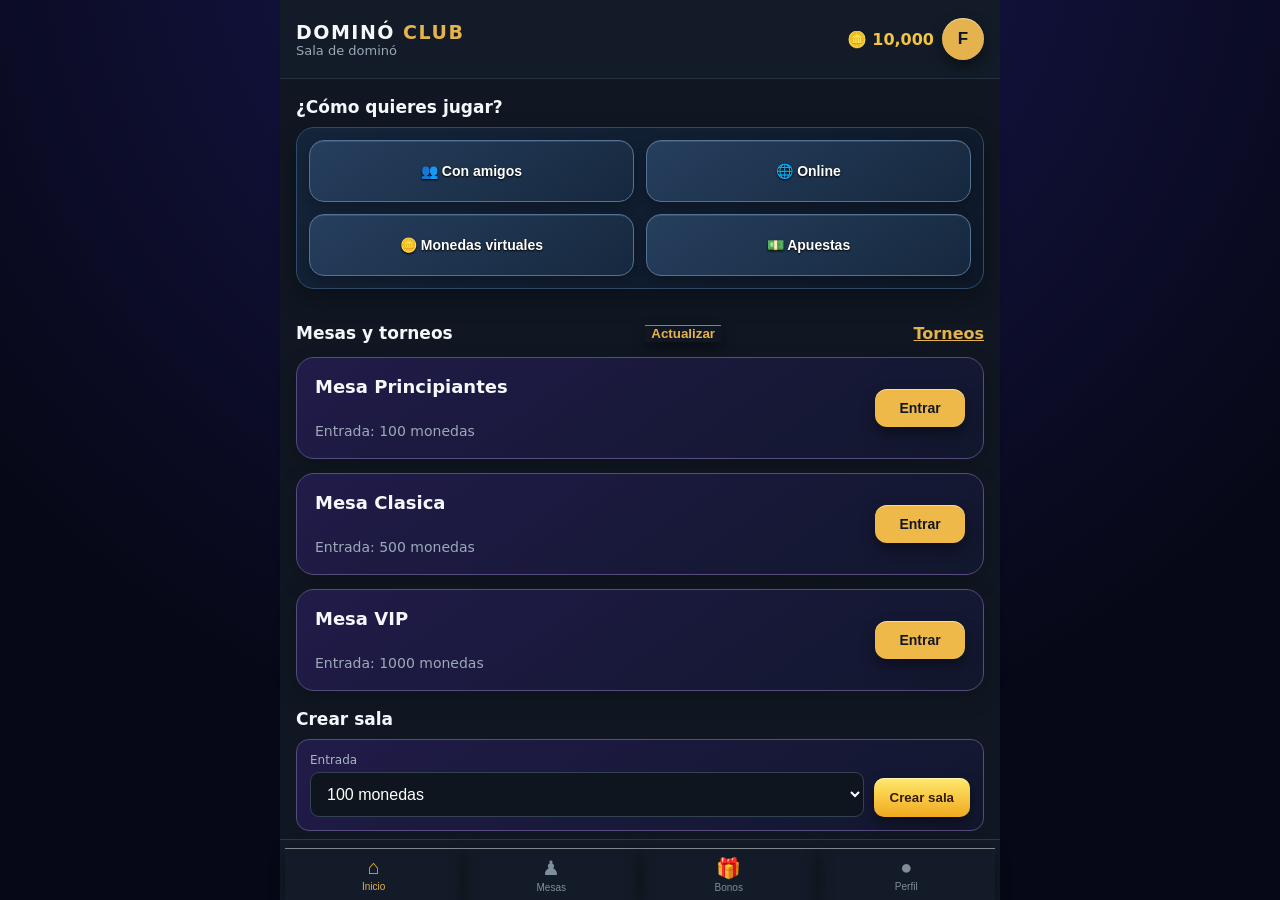
==== commit 77178598: "Force refreshed domino review build" ====
--- a/domino.html
+++ b/domino.html
@@ -1,4 +1,4 @@
-<!doctype html><html lang="es"><head><meta charset="utf-8"><meta name="viewport" content="width=device-width,initial-scale=1,viewport-fit=cover"><meta name="theme-color" content="#101722"><link rel="manifest" href="manifest.json"><link rel="stylesheet" href="domino.css?v=20261001-premium5"><title>Dominó Club</title><link rel="stylesheet" href="theme-2026.css?v=1"><style>
+<!doctype html><html lang="es"><head><meta charset="utf-8"><meta name="viewport" content="width=device-width,initial-scale=1,viewport-fit=cover"><meta name="theme-color" content="#101722"><link rel="manifest" href="manifest.json"><link rel="stylesheet" href="domino.css?v=20261001-review1"><title>Dominó Club</title><link rel="stylesheet" href="theme-2026.css?v=1"><style>
 .choice.active,.modo-btn.active,.mode-btn.active,[data-mode].active{
   background:linear-gradient(145deg,#493976,#20294f)!important;
   color:#fff!important;
@@ -6,4 +6,4 @@
   outline:2px solid #d9b84a!important;
   box-shadow:0 0 10px #d9b84a33!important;
 }
-</style></head><body><div class="app"><header class="topbar"><div><div class="brand">DOMINÓ <span>CLUB</span></div><div class="sub">Sala de dominó</div></div><div style="display:flex;align-items:center;gap:8px"><span style="font-weight:900;color:#f5c542">🪙 <strong id="balance">10,000</strong></span><button class="avatar" id="profileBtn">F</button></div></header><main><section class="section"><div class="section-head"><h2>¿Cómo quieres jugar?</h2></div><div class="create-card" style="display:grid;grid-template-columns:1fr 1fr;gap:10px"><button class="primary">👥 Con amigos</button><button class="primary">🌐 Online</button><button class="primary">🪙 Monedas virtuales</button><button class="primary">💵 Apuestas</button></div></section><section class="section"><div class="section-head"><h2>Mesas y torneos</h2><button class="text-btn" id="refreshBtn">Actualizar</button><a class="text-btn" href="#tables">Torneos</a></div><div id="tables" class="tables"></div></section><section class="section"><div class="section-head"><h2>Crear sala</h2></div><div class="create-card"><label>Entrada<select id="stake"><option value="100">100 monedas</option><option value="500">500 monedas</option><option value="1000">1,000 monedas</option></select></label><button class="primary" id="createBtn">Crear sala</button></div></section></main><nav class="bottom-nav"><button class="nav active" data-tab="home">⌂<span>Inicio</span></button><button class="nav" data-tab="rooms">♟<span>Mesas</span></button><button class="nav" data-tab="bonus">🎁<span>Bonos</span></button><button class="nav" data-tab="profile">●<span>Perfil</span></button></nav></div><div class="modal hidden" id="modal"><div class="modal-card"><button class="close" id="closeModal">×</button><h2 id="modalTitle">Información</h2><p id="modalText"></p><button class="primary" id="modalOk">Entendido</button></div></div><script src="domino.js?v=20261001-drag5"></script><script>document.addEventListener("pointerdown",()=>window.DCSound?.ambient(),{once:true});</script><script src="sound.js?v=1"></script></body></html>+</style></head><body><div class="app"><header class="topbar"><div><div class="brand">DOMINÓ <span>CLUB</span></div><div class="sub">Sala de dominó</div></div><div style="display:flex;align-items:center;gap:8px"><span style="font-weight:900;color:#f5c542">🪙 <strong id="balance">10,000</strong></span><button class="avatar" id="profileBtn">F</button></div></header><main><section class="section"><div class="section-head"><h2>¿Cómo quieres jugar?</h2></div><div class="create-card" style="display:grid;grid-template-columns:1fr 1fr;gap:10px"><button class="primary">👥 Con amigos</button><button class="primary">🌐 Online</button><button class="primary">🪙 Monedas virtuales</button><button class="primary">💵 Apuestas</button></div></section><section class="section"><div class="section-head"><h2>Mesas y torneos</h2><button class="text-btn" id="refreshBtn">Actualizar</button><a class="text-btn" href="#tables">Torneos</a></div><div id="tables" class="tables"></div></section><section class="section"><div class="section-head"><h2>Crear sala</h2></div><div class="create-card"><label>Entrada<select id="stake"><option value="100">100 monedas</option><option value="500">500 monedas</option><option value="1000">1,000 monedas</option></select></label><button class="primary" id="createBtn">Crear sala</button></div></section></main><nav class="bottom-nav"><button class="nav active" data-tab="home">⌂<span>Inicio</span></button><button class="nav" data-tab="rooms">♟<span>Mesas</span></button><button class="nav" data-tab="bonus">🎁<span>Bonos</span></button><button class="nav" data-tab="profile">●<span>Perfil</span></button></nav></div><div class="modal hidden" id="modal"><div class="modal-card"><button class="close" id="closeModal">×</button><h2 id="modalTitle">Información</h2><p id="modalText"></p><button class="primary" id="modalOk">Entendido</button></div></div><script src="domino.js?v=20261001-review1"></script><script>document.addEventListener("pointerdown",()=>window.DCSound?.ambient(),{once:true});</script><script src="sound.js?v=1"></script></body></html>
--- a/domino.css
+++ b/domino.css
@@ -2307,3 +2307,33 @@
 .cadena-fichas.cadena-serpiente .puntos{position:relative!important;width:100%!important;height:100%!important;padding:0!important}
 .cadena-fichas.cadena-serpiente .punto{width:4px!important;height:4px!important;background:transparent!important}
 .cadena-fichas.cadena-serpiente .punto.activo{background:#111!important}
+
+/* ===== REVISION VISUAL 2026-10-01: MODOS + FICHAS COHERENTES ===== */
+.section:first-of-type .create-card{
+ background:linear-gradient(145deg,#14243a,#0d1828)!important;
+ border:1px solid #314b69!important;padding:12px!important;border-radius:18px!important;
+ box-shadow:0 10px 24px rgba(0,0,0,.28)!important
+}
+.section:first-of-type .create-card .primary{
+ min-height:62px!important;background:linear-gradient(145deg,#263f5e,#16283e)!important;
+ color:#fff!important;border:1px solid #547393!important;border-radius:15px!important;
+ box-shadow:inset 0 1px 0 rgba(255,255,255,.1),0 5px 12px rgba(0,0,0,.25)!important;
+ text-shadow:0 1px 2px #000!important
+}
+.section:first-of-type .create-card .primary:active{border-color:#f2c957!important;background:linear-gradient(145deg,#315276,#1b324e)!important}
+.cadena-fichas.cadena-serpiente .ficha-domino{
+ background:linear-gradient(145deg,#fffdf5,#e9e4d8)!important;
+ border:2px solid #c9c1b1!important;border-radius:6px!important;
+ box-shadow:0 3px 7px rgba(0,0,0,.4)!important
+}
+.cadena-fichas.cadena-serpiente .ficha-domino:not(.giro-cadena){
+ width:54px!important;height:31px!important;min-width:54px!important;max-width:54px!important;min-height:31px!important;max-height:31px!important
+}
+.cadena-fichas.cadena-serpiente .ficha-domino.giro-cadena{
+ width:31px!important;height:54px!important;min-width:31px!important;max-width:31px!important;min-height:54px!important;max-height:54px!important
+}
+.cadena-fichas.cadena-serpiente .punto{width:4.8px!important;height:4.8px!important}
+@media(max-width:520px){
+ .section:first-of-type .create-card{gap:8px!important}
+ .section:first-of-type .create-card .primary{font-size:13px!important;padding:10px 6px!important}
+}
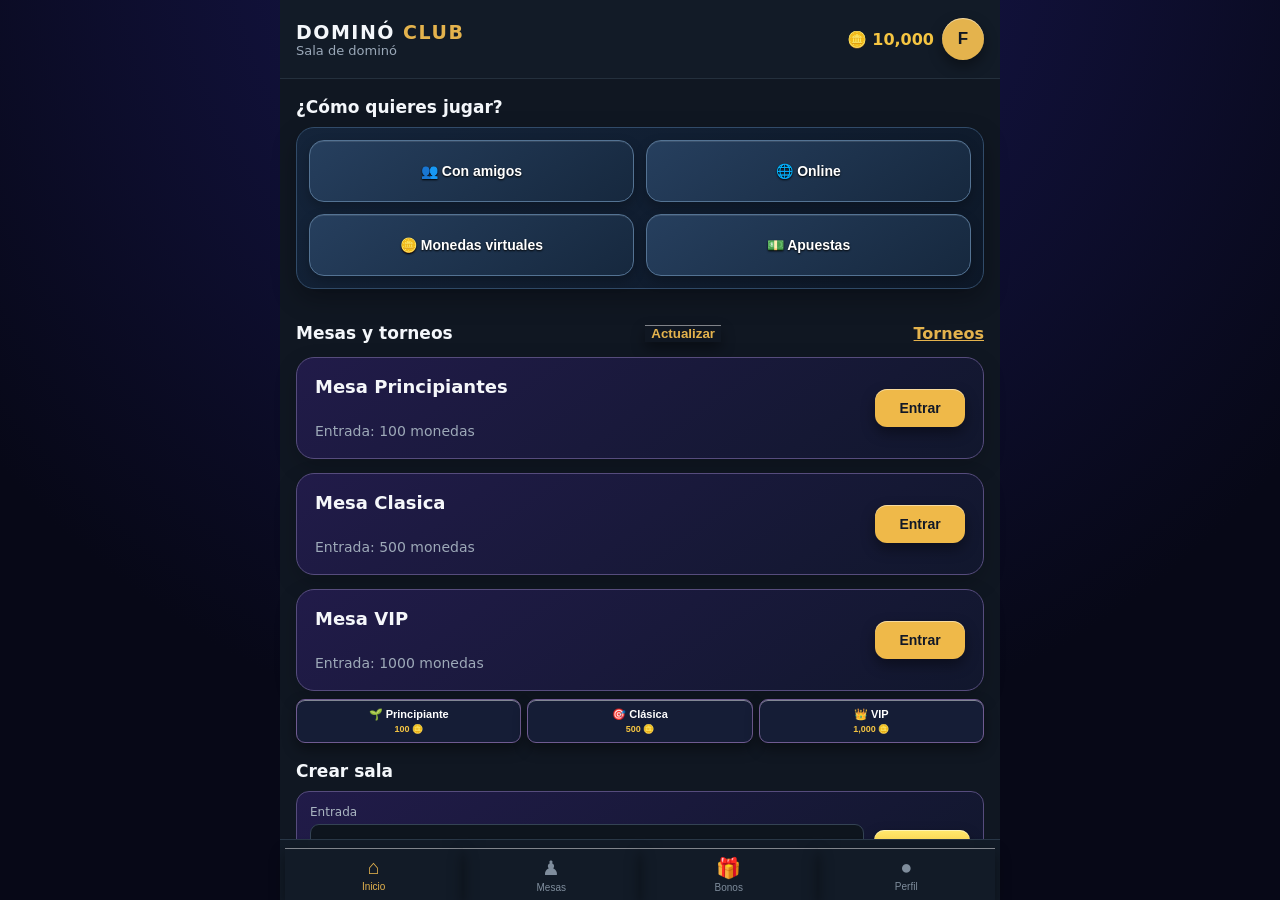
==== commit 3eba4a44: "Add compact beginner classic and VIP rooms" ====
--- a/domino.html
+++ b/domino.html
@@ -1,4 +1,4 @@
-<!doctype html><html lang="es"><head><meta charset="utf-8"><meta name="viewport" content="width=device-width,initial-scale=1,viewport-fit=cover"><meta name="theme-color" content="#101722"><link rel="manifest" href="manifest.json"><link rel="stylesheet" href="domino.css?v=20261001-review1"><title>Dominó Club</title><link rel="stylesheet" href="theme-2026.css?v=1"><style>
+<!doctype html><html lang="es"><head><meta charset="utf-8"><meta name="viewport" content="width=device-width,initial-scale=1,viewport-fit=cover"><meta name="theme-color" content="#101722"><link rel="manifest" href="manifest.json"><link rel="stylesheet" href="domino.css?v=20261001-fix7"><title>Dominó Club</title><link rel="stylesheet" href="theme-2026.css?v=1"><style>
 .choice.active,.modo-btn.active,.mode-btn.active,[data-mode].active{
   background:linear-gradient(145deg,#493976,#20294f)!important;
   color:#fff!important;
@@ -6,4 +6,4 @@
   outline:2px solid #d9b84a!important;
   box-shadow:0 0 10px #d9b84a33!important;
 }
-</style></head><body><div class="app"><header class="topbar"><div><div class="brand">DOMINÓ <span>CLUB</span></div><div class="sub">Sala de dominó</div></div><div style="display:flex;align-items:center;gap:8px"><span style="font-weight:900;color:#f5c542">🪙 <strong id="balance">10,000</strong></span><button class="avatar" id="profileBtn">F</button></div></header><main><section class="section"><div class="section-head"><h2>¿Cómo quieres jugar?</h2></div><div class="create-card" style="display:grid;grid-template-columns:1fr 1fr;gap:10px"><button class="primary">👥 Con amigos</button><button class="primary">🌐 Online</button><button class="primary">🪙 Monedas virtuales</button><button class="primary">💵 Apuestas</button></div></section><section class="section"><div class="section-head"><h2>Mesas y torneos</h2><button class="text-btn" id="refreshBtn">Actualizar</button><a class="text-btn" href="#tables">Torneos</a></div><div id="tables" class="tables"></div></section><section class="section"><div class="section-head"><h2>Crear sala</h2></div><div class="create-card"><label>Entrada<select id="stake"><option value="100">100 monedas</option><option value="500">500 monedas</option><option value="1000">1,000 monedas</option></select></label><button class="primary" id="createBtn">Crear sala</button></div></section></main><nav class="bottom-nav"><button class="nav active" data-tab="home">⌂<span>Inicio</span></button><button class="nav" data-tab="rooms">♟<span>Mesas</span></button><button class="nav" data-tab="bonus">🎁<span>Bonos</span></button><button class="nav" data-tab="profile">●<span>Perfil</span></button></nav></div><div class="modal hidden" id="modal"><div class="modal-card"><button class="close" id="closeModal">×</button><h2 id="modalTitle">Información</h2><p id="modalText"></p><button class="primary" id="modalOk">Entendido</button></div></div><script src="domino.js?v=20261001-review1"></script><script>document.addEventListener("pointerdown",()=>window.DCSound?.ambient(),{once:true});</script><script src="sound.js?v=1"></script></body></html>+.compact-rooms{display:grid;grid-template-columns:repeat(3,1fr);gap:6px;margin-top:8px}.compact-rooms button{min-width:0;padding:8px 3px;border-radius:9px;border:1px solid #6f5b91;background:#151d36;color:#fff;font-weight:800;font-size:11px}.compact-rooms small{display:block;margin-top:3px;color:#f5c542;font-size:9px}</style></head><body><div class="app"><header class="topbar"><div><div class="brand">DOMINÓ <span>CLUB</span></div><div class="sub">Sala de dominó</div></div><div style="display:flex;align-items:center;gap:8px"><span style="font-weight:900;color:#f5c542">🪙 <strong id="balance">10,000</strong></span><button class="avatar" id="profileBtn">F</button></div></header><main><section class="section"><div class="section-head"><h2>¿Cómo quieres jugar?</h2></div><div class="create-card" style="display:grid;grid-template-columns:1fr 1fr;gap:10px"><button class="primary">👥 Con amigos</button><button class="primary">🌐 Online</button><button class="primary">🪙 Monedas virtuales</button><button class="primary">💵 Apuestas</button></div></section><section class="section"><div class="section-head"><h2>Mesas y torneos</h2><button class="text-btn" id="refreshBtn">Actualizar</button><a class="text-btn" href="#tables">Torneos</a></div><div id="tables" class="tables"></div><div class="compact-rooms"><button>🌱 Principiante <small>100 🪙</small></button><button>🎯 Clásica <small>500 🪙</small></button><button>👑 VIP <small>1,000 🪙</small></button></div></section><section class="section"><div class="section-head"><h2>Crear sala</h2></div><div class="create-card"><label>Entrada<select id="stake"><option value="100">100 monedas</option><option value="500">500 monedas</option><option value="1000">1,000 monedas</option></select></label><button class="primary" id="createBtn">Crear sala</button></div></section></main><nav class="bottom-nav"><button class="nav active" data-tab="home">⌂<span>Inicio</span></button><button class="nav" data-tab="rooms">♟<span>Mesas</span></button><button class="nav" data-tab="bonus">🎁<span>Bonos</span></button><button class="nav" data-tab="profile">●<span>Perfil</span></button></nav></div><div class="modal hidden" id="modal"><div class="modal-card"><button class="close" id="closeModal">×</button><h2 id="modalTitle">Información</h2><p id="modalText"></p><button class="primary" id="modalOk">Entendido</button></div></div><script src="domino.js?v=20261001-fix7"></script><script>document.addEventListener("pointerdown",()=>window.DCSound?.ambient(),{once:true});</script><script src="sound.js?v=1"></script></body></html>
--- a/domino.css
+++ b/domino.css
@@ -2337,3 +2337,36 @@
  .section:first-of-type .create-card{gap:8px!important}
  .section:first-of-type .create-card .primary{font-size:13px!important;padding:10px 6px!important}
 }
+
+
+/* Revision integrada 2026-10-01: mesa centrada y fichas consistentes */
+.mesa-domino{overflow:hidden!important}
+.jugador-arriba{top:18px!important}
+.jugador-izquierda{left:18px!important;top:50%!important}
+.jugador-derecha{right:18px!important;top:50%!important}
+.jugador-abajo{left:18px!important;bottom:18px!important}
+.tablero-fichas{left:50%!important;top:50%!important;width:72%!important;height:58%!important;min-height:260px!important;transform:translate(-50%,-50%)!important}
+.cadena-fichas{position:relative!important;width:100%!important;height:100%!important;min-height:260px!important;overflow:visible!important}
+.cadena-fichas .ficha-domino{background:linear-gradient(145deg,#fffdf0,#e7ddc7)!important;border:2px solid #f4ead2!important;box-shadow:inset -2px -3px 5px #a89d87,0 3px 7px #0008!important}
+.cadena-fichas .ficha-domino>.cara:first-child{border-color:#18202b!important}
+.cadena-fichas .punto.activo{background:#111827!important}
+@media(max-width:520px){
+ .jugador-izquierda{left:14px!important}.jugador-derecha{right:14px!important}
+ .tablero-fichas{width:68%!important;height:56%!important;top:49%!important}
+ .cadena-fichas{min-height:250px!important}
+}
+
+/* V5: ficha de mesa = misma ficha de la mano; solo cambia orientación y escala */
+.cadena-fichas .ficha-domino,.cadena-fichas.cadena-serpiente .ficha-domino{
+ background:linear-gradient(145deg,#fffef8,#e9e3d6)!important;
+ border:2px solid #d6d0c2!important;border-radius:8px!important;
+ box-shadow:0 4px 8px rgba(0,0,0,.35)!important;overflow:hidden!important
+}
+.cadena-fichas .ficha-domino>.cara{color:#111827!important}
+.cadena-fichas .ficha-domino:not(.giro-cadena){width:52px!important;height:30px!important;min-width:52px!important;max-width:52px!important;min-height:30px!important;max-height:30px!important;flex-direction:row!important}
+.cadena-fichas .ficha-domino:not(.giro-cadena)>.cara{width:50%!important;height:100%!important}
+.cadena-fichas .ficha-domino:not(.giro-cadena)>.cara:first-child{border-right:2px solid #111827!important;border-bottom:0!important}
+.cadena-fichas .ficha-domino.giro-cadena{width:30px!important;height:52px!important;min-width:30px!important;max-width:30px!important;min-height:52px!important;max-height:52px!important;flex-direction:column!important}
+.cadena-fichas .ficha-domino.giro-cadena>.cara{width:100%!important;height:50%!important}
+.cadena-fichas .ficha-domino.giro-cadena>.cara:first-child{border-bottom:2px solid #111827!important;border-right:0!important}
+.cadena-fichas .punto{width:5px!important;height:5px!important}
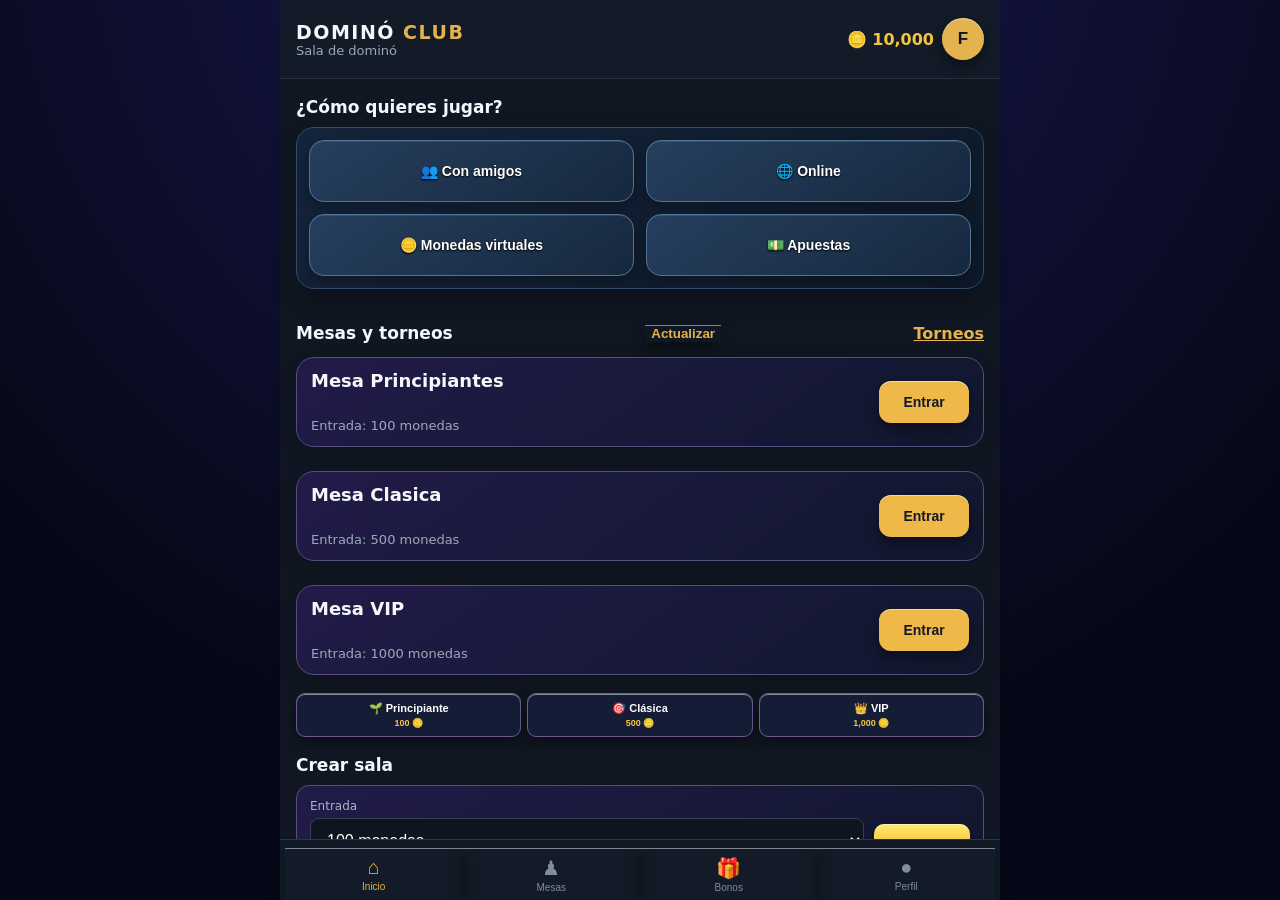
==== commit 8fbf7cc4: "Refresh domino CSS and JS cache keys" ====
--- a/domino.html
+++ b/domino.html
@@ -1,4 +1,4 @@
-<!doctype html><html lang="es"><head><meta charset="utf-8"><meta name="viewport" content="width=device-width,initial-scale=1,viewport-fit=cover"><meta name="theme-color" content="#101722"><link rel="manifest" href="manifest.json"><link rel="stylesheet" href="domino.css?v=20261001-fix7"><title>Dominó Club</title><link rel="stylesheet" href="theme-2026.css?v=1"><style>
+<!doctype html><html lang="es"><head><meta charset="utf-8"><meta name="viewport" content="width=device-width,initial-scale=1,viewport-fit=cover"><meta name="theme-color" content="#101722"><link rel="manifest" href="manifest.json"><link rel="stylesheet" href="domino.css?v=20261001-1618"><title>Dominó Club</title><link rel="stylesheet" href="theme-2026.css?v=1"><style>
 .choice.active,.modo-btn.active,.mode-btn.active,[data-mode].active{
   background:linear-gradient(145deg,#493976,#20294f)!important;
   color:#fff!important;
@@ -6,4 +6,4 @@
   outline:2px solid #d9b84a!important;
   box-shadow:0 0 10px #d9b84a33!important;
 }
-.compact-rooms{display:grid;grid-template-columns:repeat(3,1fr);gap:6px;margin-top:8px}.compact-rooms button{min-width:0;padding:8px 3px;border-radius:9px;border:1px solid #6f5b91;background:#151d36;color:#fff;font-weight:800;font-size:11px}.compact-rooms small{display:block;margin-top:3px;color:#f5c542;font-size:9px}</style></head><body><div class="app"><header class="topbar"><div><div class="brand">DOMINÓ <span>CLUB</span></div><div class="sub">Sala de dominó</div></div><div style="display:flex;align-items:center;gap:8px"><span style="font-weight:900;color:#f5c542">🪙 <strong id="balance">10,000</strong></span><button class="avatar" id="profileBtn">F</button></div></header><main><section class="section"><div class="section-head"><h2>¿Cómo quieres jugar?</h2></div><div class="create-card" style="display:grid;grid-template-columns:1fr 1fr;gap:10px"><button class="primary">👥 Con amigos</button><button class="primary">🌐 Online</button><button class="primary">🪙 Monedas virtuales</button><button class="primary">💵 Apuestas</button></div></section><section class="section"><div class="section-head"><h2>Mesas y torneos</h2><button class="text-btn" id="refreshBtn">Actualizar</button><a class="text-btn" href="#tables">Torneos</a></div><div id="tables" class="tables"></div><div class="compact-rooms"><button>🌱 Principiante <small>100 🪙</small></button><button>🎯 Clásica <small>500 🪙</small></button><button>👑 VIP <small>1,000 🪙</small></button></div></section><section class="section"><div class="section-head"><h2>Crear sala</h2></div><div class="create-card"><label>Entrada<select id="stake"><option value="100">100 monedas</option><option value="500">500 monedas</option><option value="1000">1,000 monedas</option></select></label><button class="primary" id="createBtn">Crear sala</button></div></section></main><nav class="bottom-nav"><button class="nav active" data-tab="home">⌂<span>Inicio</span></button><button class="nav" data-tab="rooms">♟<span>Mesas</span></button><button class="nav" data-tab="bonus">🎁<span>Bonos</span></button><button class="nav" data-tab="profile">●<span>Perfil</span></button></nav></div><div class="modal hidden" id="modal"><div class="modal-card"><button class="close" id="closeModal">×</button><h2 id="modalTitle">Información</h2><p id="modalText"></p><button class="primary" id="modalOk">Entendido</button></div></div><script src="domino.js?v=20261001-fix7"></script><script>document.addEventListener("pointerdown",()=>window.DCSound?.ambient(),{once:true});</script><script src="sound.js?v=1"></script></body></html>+.compact-rooms{display:grid;grid-template-columns:repeat(3,1fr);gap:6px;margin-top:8px}.compact-rooms button{min-width:0;padding:8px 3px;border-radius:9px;border:1px solid #6f5b91;background:#151d36;color:#fff;font-weight:800;font-size:11px}.compact-rooms small{display:block;margin-top:3px;color:#f5c542;font-size:9px}</style></head><body><div class="app"><header class="topbar"><div><div class="brand">DOMINÓ <span>CLUB</span></div><div class="sub">Sala de dominó</div></div><div style="display:flex;align-items:center;gap:8px"><span style="font-weight:900;color:#f5c542">🪙 <strong id="balance">10,000</strong></span><button class="avatar" id="profileBtn">F</button></div></header><main><section class="section"><div class="section-head"><h2>¿Cómo quieres jugar?</h2></div><div class="create-card" style="display:grid;grid-template-columns:1fr 1fr;gap:10px"><button class="primary">👥 Con amigos</button><button class="primary">🌐 Online</button><button class="primary">🪙 Monedas virtuales</button><button class="primary">💵 Apuestas</button></div></section><section class="section"><div class="section-head"><h2>Mesas y torneos</h2><button class="text-btn" id="refreshBtn">Actualizar</button><a class="text-btn" href="#tables">Torneos</a></div><div id="tables" class="tables"></div><div class="compact-rooms"><button>🌱 Principiante <small>100 🪙</small></button><button>🎯 Clásica <small>500 🪙</small></button><button>👑 VIP <small>1,000 🪙</small></button></div></section><section class="section"><div class="section-head"><h2>Crear sala</h2></div><div class="create-card"><label>Entrada<select id="stake"><option value="100">100 monedas</option><option value="500">500 monedas</option><option value="1000">1,000 monedas</option></select></label><button class="primary" id="createBtn">Crear sala</button></div></section></main><nav class="bottom-nav"><button class="nav active" data-tab="home">⌂<span>Inicio</span></button><button class="nav" data-tab="rooms">♟<span>Mesas</span></button><button class="nav" data-tab="bonus">🎁<span>Bonos</span></button><button class="nav" data-tab="profile">●<span>Perfil</span></button></nav></div><div class="modal hidden" id="modal"><div class="modal-card"><button class="close" id="closeModal">×</button><h2 id="modalTitle">Información</h2><p id="modalText"></p><button class="primary" id="modalOk">Entendido</button></div></div><script src="domino.js?v=20261001-1618"></script><script>document.addEventListener("pointerdown",()=>window.DCSound?.ambient(),{once:true});</script><script src="sound.js?v=1"></script></body></html>
--- a/domino.css
+++ b/domino.css
@@ -2370,3 +2370,11 @@
 .cadena-fichas .ficha-domino.giro-cadena>.cara{width:100%!important;height:50%!important}
 .cadena-fichas .ficha-domino.giro-cadena>.cara:first-child{border-bottom:2px solid #111827!important;border-right:0!important}
 .cadena-fichas .punto{width:5px!important;height:5px!important}
+
+
+/* 2026-10-01 compact lobby + consistent premium domino tiles */
+.table{min-height:0!important;padding:12px 14px!important;margin-bottom:10px!important;border-radius:18px!important}
+.table b{font-size:18px!important}.table small{font-size:13px!important}.table button{padding:10px 18px!important;min-height:42px!important}
+.mis-fichas .ficha-domino,.cadena-fichas .ficha-domino{background:linear-gradient(145deg,#fffdf5,#e7dfca)!important;border:2px solid #e2c98d!important;box-shadow:inset 2px 2px 3px #fff,inset -2px -2px 4px #b7aa91,0 5px 9px #0007!important;border-radius:9px!important}
+.cadena-fichas .ficha-domino .cara,.mis-fichas .ficha-domino .cara{background:transparent!important}
+.cadena-fichas .punto.activo,.mis-fichas .punto.activo{background:#111827!important}
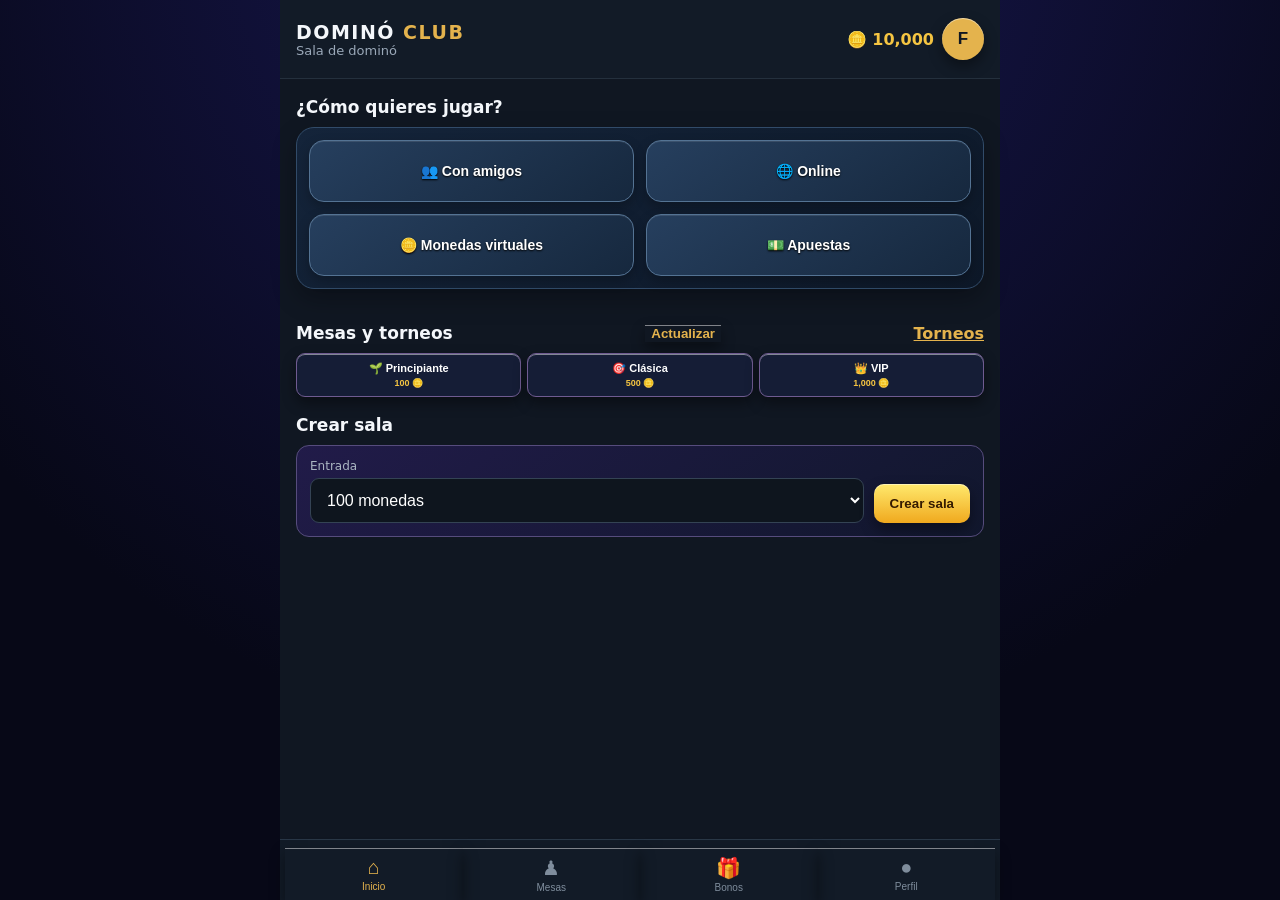
==== commit c827b11b: "Simplify Domino room selection" ====
--- a/domino.html
+++ b/domino.html
@@ -1,4 +1,4 @@
-<!doctype html><html lang="es"><head><meta charset="utf-8"><meta name="viewport" content="width=device-width,initial-scale=1,viewport-fit=cover"><meta name="theme-color" content="#101722"><link rel="manifest" href="manifest.json"><link rel="stylesheet" href="domino.css?v=20261001-1618"><title>Dominó Club</title><link rel="stylesheet" href="theme-2026.css?v=1"><style>
+<!doctype html><html lang="es"><head><meta charset="utf-8"><meta name="viewport" content="width=device-width,initial-scale=1,viewport-fit=cover"><meta name="theme-color" content="#101722"><link rel="manifest" href="manifest.json"><link rel="stylesheet" href="domino.css?v=20261001-1628"><title>Dominó Club</title><link rel="stylesheet" href="theme-2026.css?v=1"><style>
 .choice.active,.modo-btn.active,.mode-btn.active,[data-mode].active{
   background:linear-gradient(145deg,#493976,#20294f)!important;
   color:#fff!important;
@@ -6,4 +6,4 @@
   outline:2px solid #d9b84a!important;
   box-shadow:0 0 10px #d9b84a33!important;
 }
-.compact-rooms{display:grid;grid-template-columns:repeat(3,1fr);gap:6px;margin-top:8px}.compact-rooms button{min-width:0;padding:8px 3px;border-radius:9px;border:1px solid #6f5b91;background:#151d36;color:#fff;font-weight:800;font-size:11px}.compact-rooms small{display:block;margin-top:3px;color:#f5c542;font-size:9px}</style></head><body><div class="app"><header class="topbar"><div><div class="brand">DOMINÓ <span>CLUB</span></div><div class="sub">Sala de dominó</div></div><div style="display:flex;align-items:center;gap:8px"><span style="font-weight:900;color:#f5c542">🪙 <strong id="balance">10,000</strong></span><button class="avatar" id="profileBtn">F</button></div></header><main><section class="section"><div class="section-head"><h2>¿Cómo quieres jugar?</h2></div><div class="create-card" style="display:grid;grid-template-columns:1fr 1fr;gap:10px"><button class="primary">👥 Con amigos</button><button class="primary">🌐 Online</button><button class="primary">🪙 Monedas virtuales</button><button class="primary">💵 Apuestas</button></div></section><section class="section"><div class="section-head"><h2>Mesas y torneos</h2><button class="text-btn" id="refreshBtn">Actualizar</button><a class="text-btn" href="#tables">Torneos</a></div><div id="tables" class="tables"></div><div class="compact-rooms"><button>🌱 Principiante <small>100 🪙</small></button><button>🎯 Clásica <small>500 🪙</small></button><button>👑 VIP <small>1,000 🪙</small></button></div></section><section class="section"><div class="section-head"><h2>Crear sala</h2></div><div class="create-card"><label>Entrada<select id="stake"><option value="100">100 monedas</option><option value="500">500 monedas</option><option value="1000">1,000 monedas</option></select></label><button class="primary" id="createBtn">Crear sala</button></div></section></main><nav class="bottom-nav"><button class="nav active" data-tab="home">⌂<span>Inicio</span></button><button class="nav" data-tab="rooms">♟<span>Mesas</span></button><button class="nav" data-tab="bonus">🎁<span>Bonos</span></button><button class="nav" data-tab="profile">●<span>Perfil</span></button></nav></div><div class="modal hidden" id="modal"><div class="modal-card"><button class="close" id="closeModal">×</button><h2 id="modalTitle">Información</h2><p id="modalText"></p><button class="primary" id="modalOk">Entendido</button></div></div><script src="domino.js?v=20261001-1618"></script><script>document.addEventListener("pointerdown",()=>window.DCSound?.ambient(),{once:true});</script><script src="sound.js?v=1"></script></body></html>+.compact-rooms{display:grid;grid-template-columns:repeat(3,1fr);gap:6px;margin-top:8px}.compact-rooms button{min-width:0;padding:8px 3px;border-radius:9px;border:1px solid #6f5b91;background:#151d36;color:#fff;font-weight:800;font-size:11px}.compact-rooms small{display:block;margin-top:3px;color:#f5c542;font-size:9px}</style></head><body><div class="app"><header class="topbar"><div><div class="brand">DOMINÓ <span>CLUB</span></div><div class="sub">Sala de dominó</div></div><div style="display:flex;align-items:center;gap:8px"><span style="font-weight:900;color:#f5c542">🪙 <strong id="balance">10,000</strong></span><button class="avatar" id="profileBtn">F</button></div></header><main><section class="section"><div class="section-head"><h2>¿Cómo quieres jugar?</h2></div><div class="create-card" style="display:grid;grid-template-columns:1fr 1fr;gap:10px"><button class="primary">👥 Con amigos</button><button class="primary">🌐 Online</button><button class="primary">🪙 Monedas virtuales</button><button class="primary">💵 Apuestas</button></div></section><section class="section"><div class="section-head"><h2>Mesas y torneos</h2><button class="text-btn" id="refreshBtn">Actualizar</button><a class="text-btn" href="#tables">Torneos</a></div><div id="tables" class="tables" style="display:none"></div><div class="compact-rooms"><button onclick="joinTable(0)">🌱 Principiante <small>100 🪙</small></button><button onclick="joinTable(1)">🎯 Clásica <small>500 🪙</small></button><button onclick="joinTable(2)">👑 VIP <small>1,000 🪙</small></button></div></section><section class="section"><div class="section-head"><h2>Crear sala</h2></div><div class="create-card"><label>Entrada<select id="stake"><option value="100">100 monedas</option><option value="500">500 monedas</option><option value="1000">1,000 monedas</option></select></label><button class="primary" id="createBtn">Crear sala</button></div></section></main><nav class="bottom-nav"><button class="nav active" data-tab="home">⌂<span>Inicio</span></button><button class="nav" data-tab="rooms">♟<span>Mesas</span></button><button class="nav" data-tab="bonus">🎁<span>Bonos</span></button><button class="nav" data-tab="profile">●<span>Perfil</span></button></nav></div><div class="modal hidden" id="modal"><div class="modal-card"><button class="close" id="closeModal">×</button><h2 id="modalTitle">Información</h2><p id="modalText"></p><button class="primary" id="modalOk">Entendido</button></div></div><script src="domino.js?v=20261001-1628"></script><script>document.addEventListener("pointerdown",()=>window.DCSound?.ambient(),{once:true});</script><script src="sound.js?v=1"></script></body></html>
